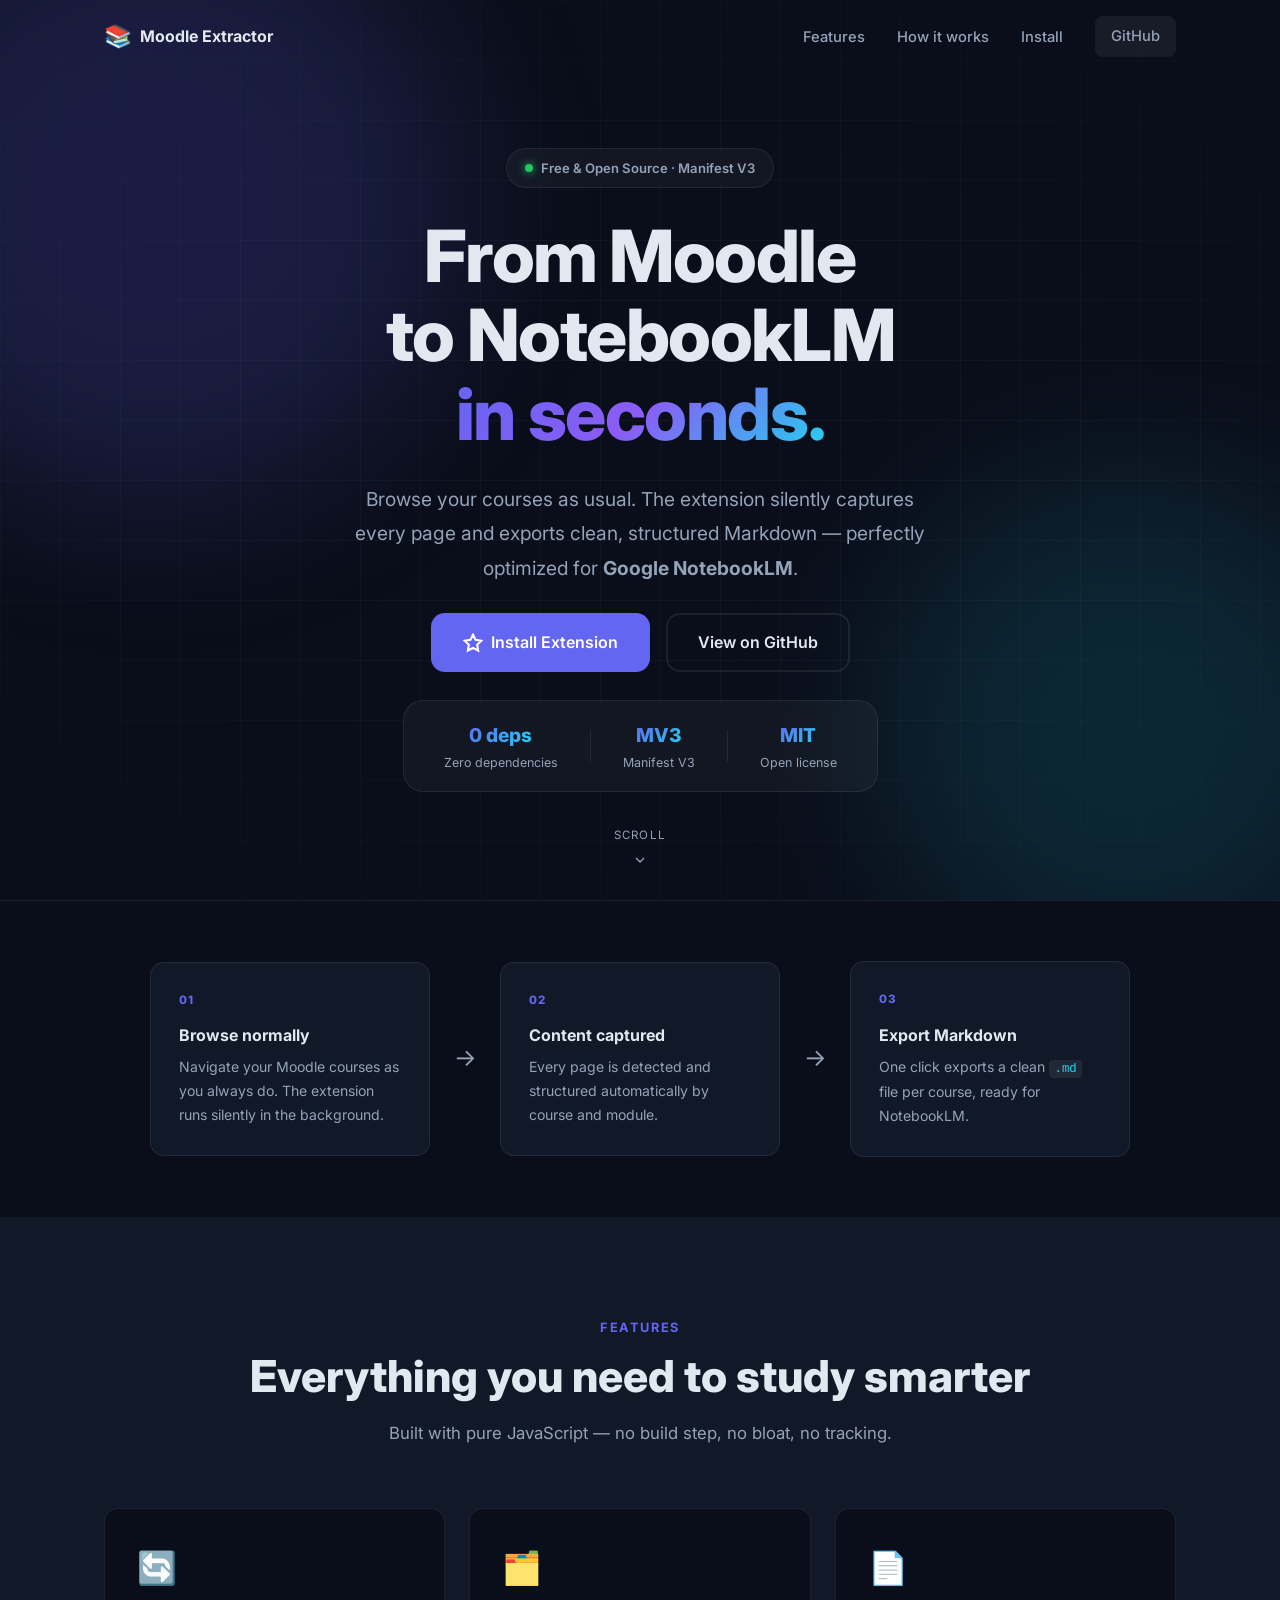
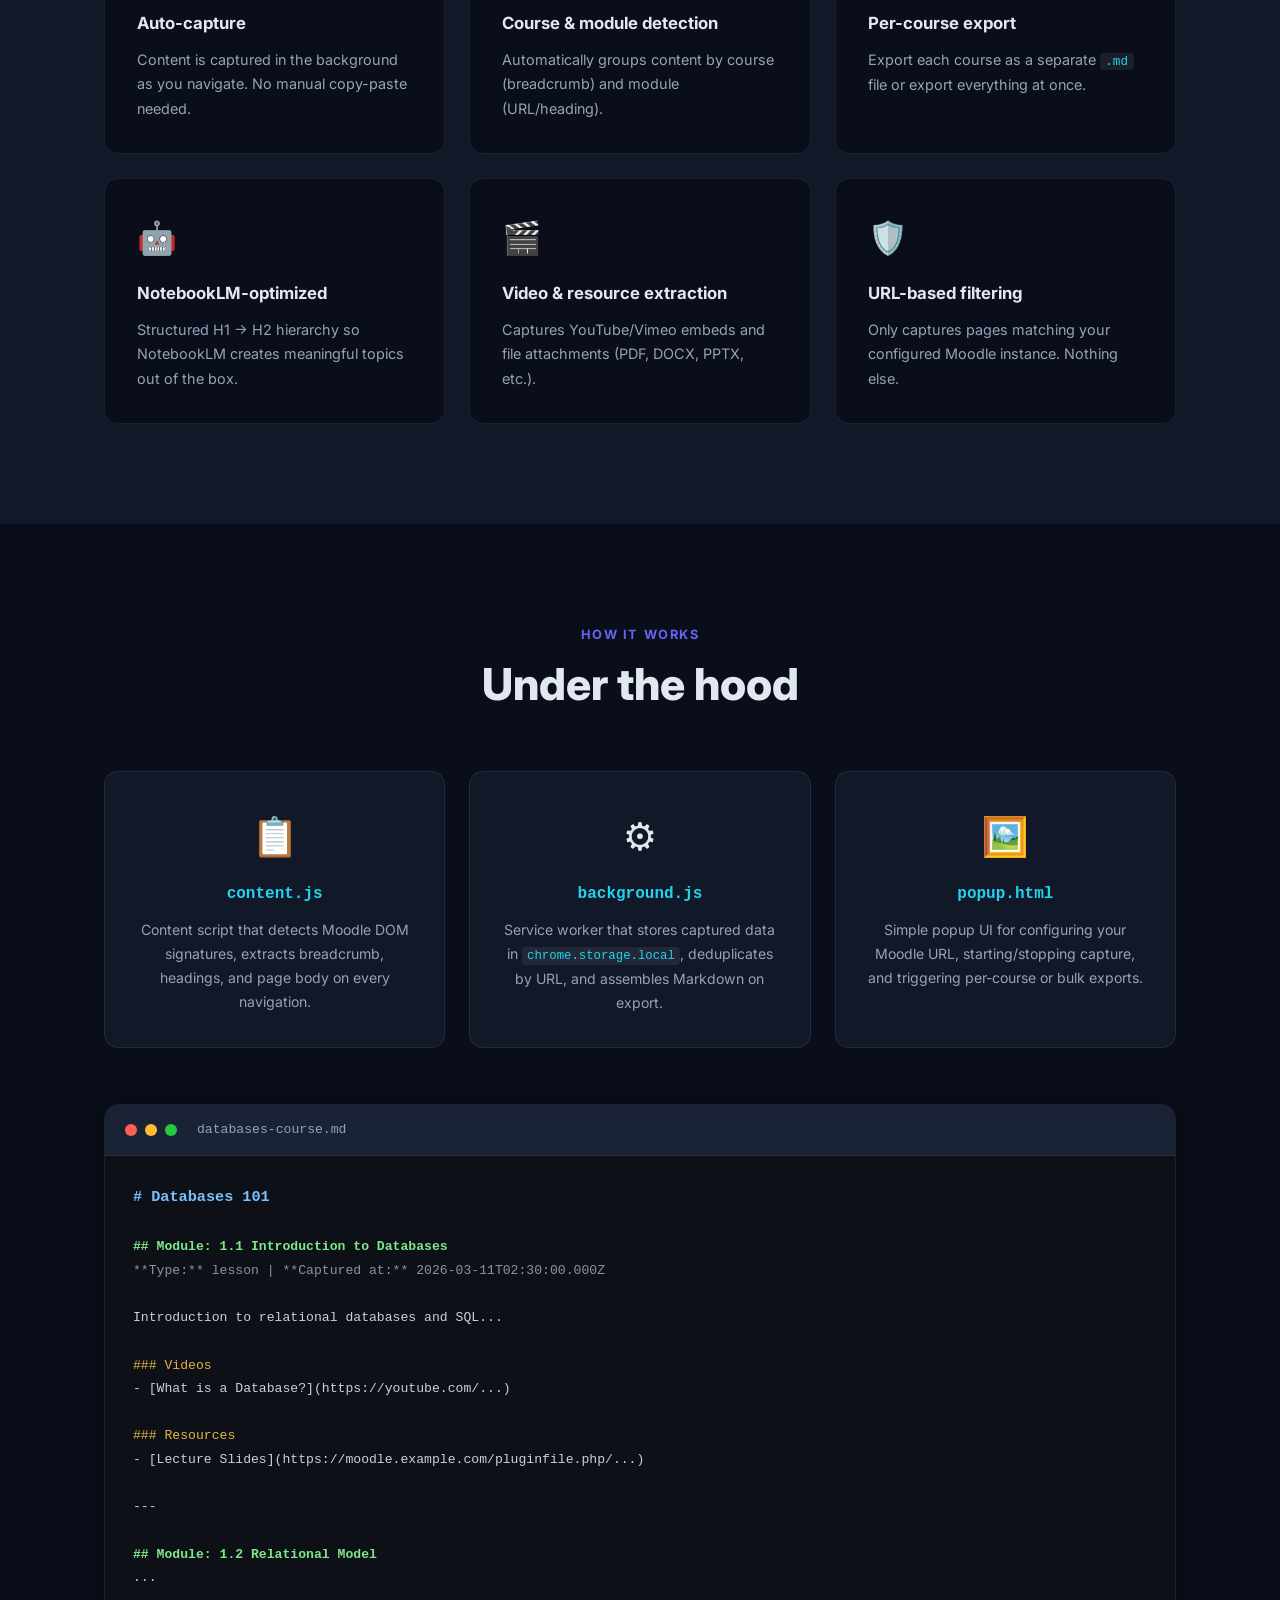
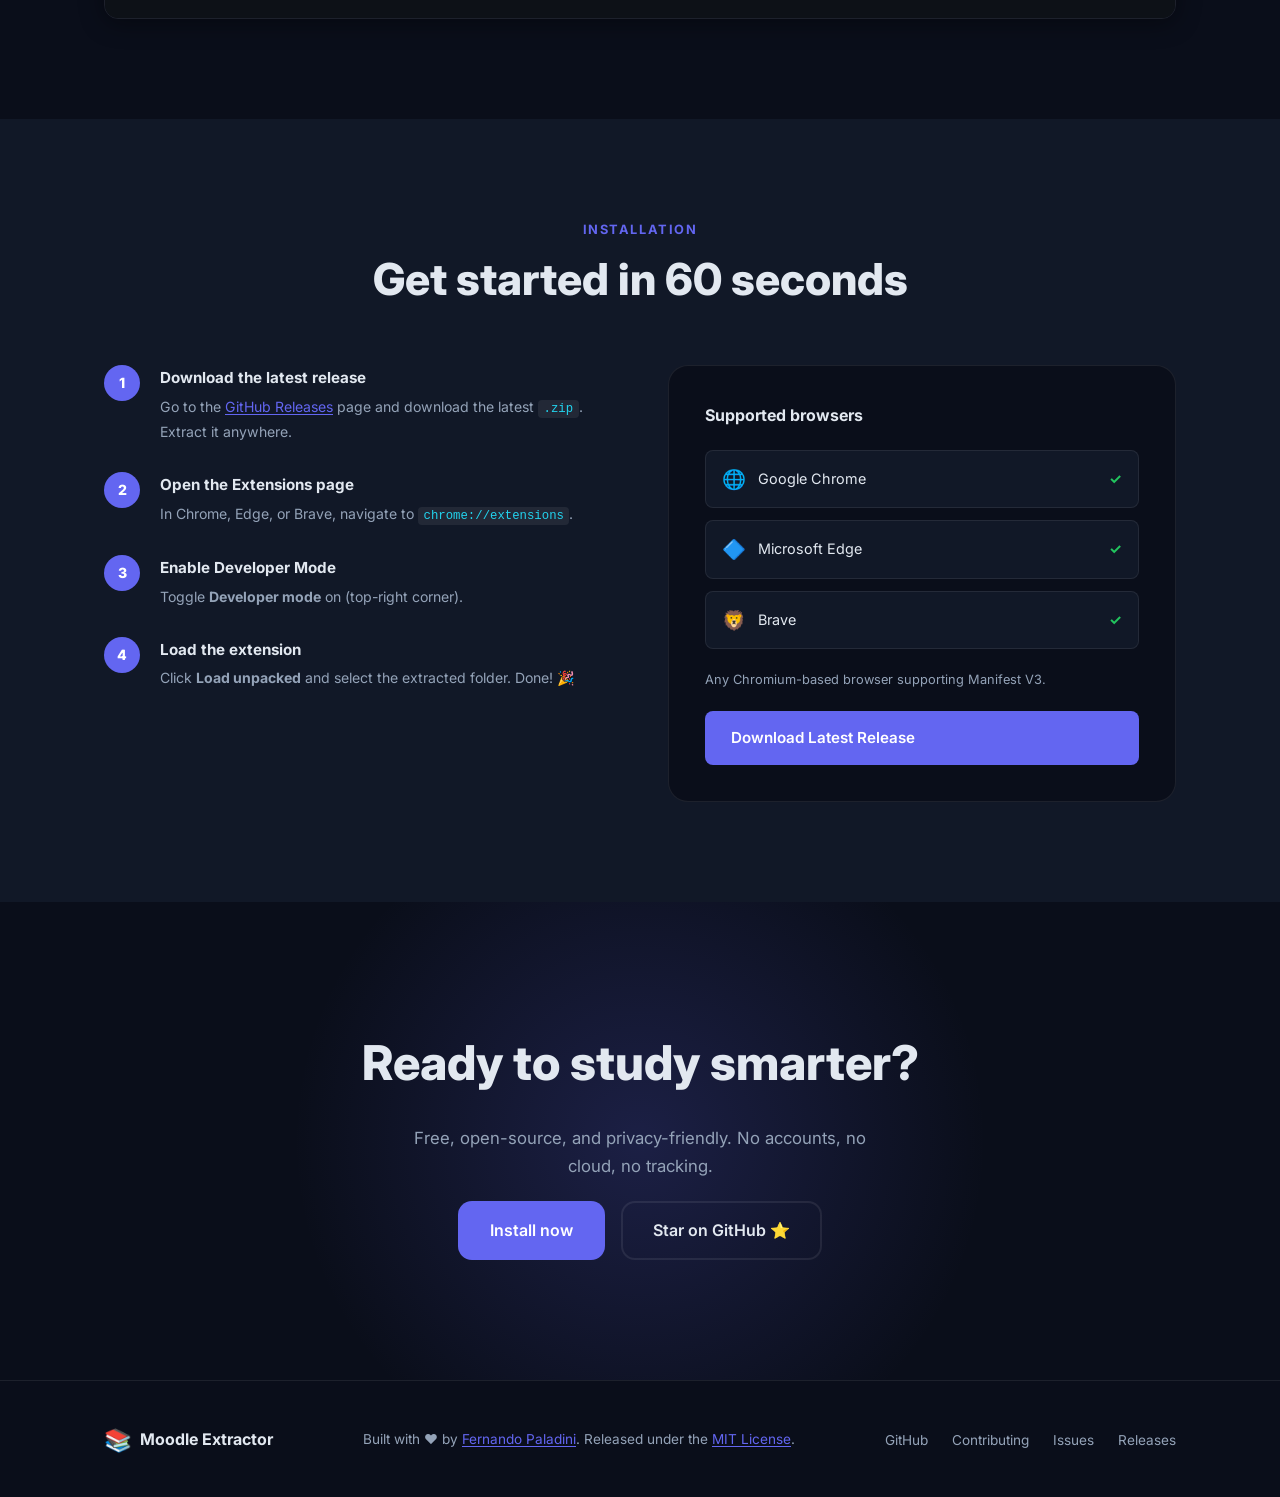
==== docs/index.html @ 95cf809a "Add static landing page (docs/) and automated release pipeline Co-authored-by: paladini <3361224+pal" ====
<!DOCTYPE html>
<html lang="en">
<head>
  <meta charset="UTF-8" />
  <meta name="viewport" content="width=device-width, initial-scale=1.0" />
  <title>Moodle Extractor for NotebookLM</title>
  <meta name="description" content="Browse Moodle. Export Markdown. Study smarter with Google NotebookLM. A free, open-source Chrome extension." />
  <meta property="og:title" content="Moodle Extractor for NotebookLM" />
  <meta property="og:description" content="Browse Moodle. Export Markdown. Study smarter with Google NotebookLM." />
  <meta property="og:type" content="website" />
  <link rel="preconnect" href="https://fonts.googleapis.com" />
  <link rel="preconnect" href="https://fonts.gstatic.com" crossorigin />
  <link href="https://fonts.googleapis.com/css2?family=Inter:wght@300;400;500;600;700;800&display=swap" rel="stylesheet" />
  <link rel="stylesheet" href="style.css" />
</head>
<body>

  <!-- ─── NAV ──────────────────────────────────────────────── -->
  <nav class="nav" id="navbar">
    <div class="nav__inner container">
      <a href="#" class="nav__logo">
        <span class="logo-icon">📚</span>
        <span>Moodle Extractor</span>
      </a>
      <ul class="nav__links">
        <li><a href="#features">Features</a></li>
        <li><a href="#how-it-works">How it works</a></li>
        <li><a href="#install">Install</a></li>
        <li>
          <a href="https://github.com/paladini/extract-moodle-content-to-notebook-lm-extension"
             class="btn btn--ghost btn--sm" target="_blank" rel="noopener">
            GitHub
          </a>
        </li>
      </ul>
      <button class="nav__burger" id="burger" aria-label="Toggle menu">
        <span></span><span></span><span></span>
      </button>
    </div>
  </nav>

  <!-- ─── HERO ─────────────────────────────────────────────── -->
  <header class="hero">
    <div class="hero__bg-grid"></div>
    <div class="hero__orb hero__orb--1"></div>
    <div class="hero__orb hero__orb--2"></div>
    <div class="container hero__inner">
      <div class="hero__badge">
        <span class="badge-dot"></span>
        Free &amp; Open Source · Manifest V3
      </div>
      <h1 class="hero__title">
        From&nbsp;Moodle to&nbsp;NotebookLM<br />
        <span class="gradient-text">in&nbsp;seconds.</span>
      </h1>
      <p class="hero__subtitle">
        Browse your courses as usual. The extension silently captures every page
        and exports clean, structured Markdown — perfectly optimized for
        <strong>Google NotebookLM</strong>.
      </p>
      <div class="hero__cta">
        <a href="#install" class="btn btn--primary btn--lg">
          <svg width="20" height="20" viewBox="0 0 24 24" fill="none" stroke="currentColor" stroke-width="2.5"><path d="M12 2l3.09 6.26L22 9.27l-5 4.87 1.18 6.88L12 17.77l-6.18 3.25L7 14.14 2 9.27l6.91-1.01L12 2z"/></svg>
          Install Extension
        </a>
        <a href="https://github.com/paladini/extract-moodle-content-to-notebook-lm-extension"
           class="btn btn--outline btn--lg" target="_blank" rel="noopener">
          View on GitHub
        </a>
      </div>
      <div class="hero__stats">
        <div class="stat">
          <span class="stat__value">0 deps</span>
          <span class="stat__label">Zero dependencies</span>
        </div>
        <div class="stat__sep"></div>
        <div class="stat">
          <span class="stat__value">MV3</span>
          <span class="stat__label">Manifest V3</span>
        </div>
        <div class="stat__sep"></div>
        <div class="stat">
          <span class="stat__value">MIT</span>
          <span class="stat__label">Open license</span>
        </div>
      </div>
    </div>
    <div class="hero__scroll-hint">
      <span>scroll</span>
      <svg width="16" height="16" viewBox="0 0 24 24" fill="none" stroke="currentColor" stroke-width="2"><polyline points="6 9 12 15 18 9"/></svg>
    </div>
  </header>

  <!-- ─── WORKFLOW ──────────────────────────────────────────── -->
  <section class="workflow section">
    <div class="container">
      <div class="workflow__steps">
        <div class="workflow__step">
          <div class="step__number">01</div>
          <div class="step__content">
            <h3>Browse normally</h3>
            <p>Navigate your Moodle courses as you always do. The extension runs silently in the background.</p>
          </div>
        </div>
        <div class="workflow__arrow">→</div>
        <div class="workflow__step">
          <div class="step__number">02</div>
          <div class="step__content">
            <h3>Content captured</h3>
            <p>Every page is detected and structured automatically by course and module.</p>
          </div>
        </div>
        <div class="workflow__arrow">→</div>
        <div class="workflow__step">
          <div class="step__number">03</div>
          <div class="step__content">
            <h3>Export Markdown</h3>
            <p>One click exports a clean <code>.md</code> file per course, ready for NotebookLM.</p>
          </div>
        </div>
      </div>
    </div>
  </section>

  <!-- ─── FEATURES ─────────────────────────────────────────── -->
  <section class="features section" id="features">
    <div class="container">
      <div class="section-header">
        <p class="section-tag">Features</p>
        <h2 class="section-title">Everything you need to study smarter</h2>
        <p class="section-subtitle">
          Built with pure JavaScript — no build step, no bloat, no tracking.
        </p>
      </div>
      <div class="features__grid">

        <div class="feature-card">
          <div class="feature-card__icon">🔄</div>
          <h3>Auto-capture</h3>
          <p>Content is captured in the background as you navigate. No manual copy-paste needed.</p>
        </div>

        <div class="feature-card">
          <div class="feature-card__icon">🗂️</div>
          <h3>Course &amp; module detection</h3>
          <p>Automatically groups content by course (breadcrumb) and module (URL/heading).</p>
        </div>

        <div class="feature-card">
          <div class="feature-card__icon">📄</div>
          <h3>Per-course export</h3>
          <p>Export each course as a separate <code>.md</code> file or export everything at once.</p>
        </div>

        <div class="feature-card">
          <div class="feature-card__icon">🤖</div>
          <h3>NotebookLM-optimized</h3>
          <p>Structured H1 → H2 hierarchy so NotebookLM creates meaningful topics out of the box.</p>
        </div>

        <div class="feature-card">
          <div class="feature-card__icon">🎬</div>
          <h3>Video &amp; resource extraction</h3>
          <p>Captures YouTube/Vimeo embeds and file attachments (PDF, DOCX, PPTX, etc.).</p>
        </div>

        <div class="feature-card">
          <div class="feature-card__icon">🛡️</div>
          <h3>URL-based filtering</h3>
          <p>Only captures pages matching your configured Moodle instance. Nothing else.</p>
        </div>

      </div>
    </div>
  </section>

  <!-- ─── HOW IT WORKS ─────────────────────────────────────── -->
  <section class="how-it-works section" id="how-it-works">
    <div class="container">
      <div class="section-header">
        <p class="section-tag">How it works</p>
        <h2 class="section-title">Under the hood</h2>
      </div>
      <div class="arch__grid">
        <div class="arch__card">
          <div class="arch__icon">📋</div>
          <h4>content.js</h4>
          <p>Content script that detects Moodle DOM signatures, extracts breadcrumb, headings, and page body on every navigation.</p>
        </div>
        <div class="arch__card">
          <div class="arch__icon">⚙️</div>
          <h4>background.js</h4>
          <p>Service worker that stores captured data in <code>chrome.storage.local</code>, deduplicates by URL, and assembles Markdown on export.</p>
        </div>
        <div class="arch__card">
          <div class="arch__icon">🖼️</div>
          <h4>popup.html</h4>
          <p>Simple popup UI for configuring your Moodle URL, starting/stopping capture, and triggering per-course or bulk exports.</p>
        </div>
      </div>
      <div class="export-preview">
        <div class="export-preview__header">
          <span class="dot dot--red"></span>
          <span class="dot dot--yellow"></span>
          <span class="dot dot--green"></span>
          <span class="export-preview__filename">databases-course.md</span>
        </div>
        <pre class="export-preview__code"><span class="token-h1"># Databases 101</span>

<span class="token-h2">## Module: 1.1 Introduction to Databases</span>
<span class="token-meta">**Type:** lesson | **Captured at:** 2026-03-11T02:30:00.000Z</span>

Introduction to relational databases and SQL...

<span class="token-h3">### Videos</span>
- [What is a Database?](https://youtube.com/...)

<span class="token-h3">### Resources</span>
- [Lecture Slides](https://moodle.example.com/pluginfile.php/...)

---

<span class="token-h2">## Module: 1.2 Relational Model</span>
...</pre>
      </div>
    </div>
  </section>

  <!-- ─── INSTALL ───────────────────────────────────────────── -->
  <section class="install section" id="install">
    <div class="container">
      <div class="section-header">
        <p class="section-tag">Installation</p>
        <h2 class="section-title">Get started in 60 seconds</h2>
      </div>
      <div class="install__grid">
        <div class="install__steps">
          <div class="install__step">
            <div class="install__step-num">1</div>
            <div>
              <h4>Download the latest release</h4>
              <p>Go to the <a href="https://github.com/paladini/extract-moodle-content-to-notebook-lm-extension/releases" target="_blank" rel="noopener">GitHub Releases</a> page and download the latest <code>.zip</code>. Extract it anywhere.</p>
            </div>
          </div>
          <div class="install__step">
            <div class="install__step-num">2</div>
            <div>
              <h4>Open the Extensions page</h4>
              <p>In Chrome, Edge, or Brave, navigate to <code>chrome://extensions</code>.</p>
            </div>
          </div>
          <div class="install__step">
            <div class="install__step-num">3</div>
            <div>
              <h4>Enable Developer Mode</h4>
              <p>Toggle <strong>Developer mode</strong> on (top-right corner).</p>
            </div>
          </div>
          <div class="install__step">
            <div class="install__step-num">4</div>
            <div>
              <h4>Load the extension</h4>
              <p>Click <strong>Load unpacked</strong> and select the extracted folder. Done! 🎉</p>
            </div>
          </div>
        </div>
        <div class="install__browser-support">
          <h4>Supported browsers</h4>
          <div class="browser-list">
            <div class="browser-item">
              <span class="browser-icon">🌐</span>
              <span>Google Chrome</span>
              <span class="browser-badge">✓</span>
            </div>
            <div class="browser-item">
              <span class="browser-icon">🔷</span>
              <span>Microsoft Edge</span>
              <span class="browser-badge">✓</span>
            </div>
            <div class="browser-item">
              <span class="browser-icon">🦁</span>
              <span>Brave</span>
              <span class="browser-badge">✓</span>
            </div>
          </div>
          <p class="browser-note">Any Chromium-based browser supporting Manifest V3.</p>
          <a href="https://github.com/paladini/extract-moodle-content-to-notebook-lm-extension/releases"
             class="btn btn--primary" target="_blank" rel="noopener">
            Download Latest Release
          </a>
        </div>
      </div>
    </div>
  </section>

  <!-- ─── CTA ──────────────────────────────────────────────── -->
  <section class="cta-section section">
    <div class="cta-section__orb"></div>
    <div class="container cta-section__inner">
      <h2>Ready to study smarter?</h2>
      <p>Free, open-source, and privacy-friendly. No accounts, no cloud, no tracking.</p>
      <div class="cta-section__btns">
        <a href="#install" class="btn btn--primary btn--lg">Install now</a>
        <a href="https://github.com/paladini/extract-moodle-content-to-notebook-lm-extension"
           class="btn btn--outline btn--lg" target="_blank" rel="noopener">Star on GitHub ⭐</a>
      </div>
    </div>
  </section>

  <!-- ─── FOOTER ───────────────────────────────────────────── -->
  <footer class="footer">
    <div class="container footer__inner">
      <div class="footer__brand">
        <span class="logo-icon">📚</span>
        <span>Moodle Extractor</span>
      </div>
      <p class="footer__copy">
        Built with ❤️ by
        <a href="https://github.com/paladini" target="_blank" rel="noopener">Fernando Paladini</a>.
        Released under the <a href="https://github.com/paladini/extract-moodle-content-to-notebook-lm-extension/blob/main/LICENSE" target="_blank" rel="noopener">MIT License</a>.
      </p>
      <ul class="footer__links">
        <li><a href="https://github.com/paladini/extract-moodle-content-to-notebook-lm-extension" target="_blank" rel="noopener">GitHub</a></li>
        <li><a href="https://github.com/paladini/extract-moodle-content-to-notebook-lm-extension/blob/main/CONTRIBUTING.md" target="_blank" rel="noopener">Contributing</a></li>
        <li><a href="https://github.com/paladini/extract-moodle-content-to-notebook-lm-extension/issues" target="_blank" rel="noopener">Issues</a></li>
        <li><a href="https://github.com/paladini/extract-moodle-content-to-notebook-lm-extension/releases" target="_blank" rel="noopener">Releases</a></li>
      </ul>
    </div>
  </footer>

  <script src="script.js"></script>
</body>
</html>
---- docs/style.css ----
/* ================================================================
   Moodle Extractor – Landing Page Styles
   ================================================================ */

/* ─── Reset & Base ─────────────────────────────────────────── */
*, *::before, *::after { box-sizing: border-box; margin: 0; padding: 0; }

:root {
  --color-bg:          #0a0e1a;
  --color-surface:     #111827;
  --color-surface-2:   #1a2235;
  --color-border:      rgba(255,255,255,.08);
  --color-text:        #e2e8f0;
  --color-muted:       #94a3b8;
  --color-primary:     #6366f1;
  --color-primary-h:   #4f46e5;
  --color-accent:      #22d3ee;
  --color-gradient-a:  #6366f1;
  --color-gradient-b:  #8b5cf6;
  --color-gradient-c:  #22d3ee;

  --radius-sm: 8px;
  --radius-md: 14px;
  --radius-lg: 20px;

  --shadow-glow: 0 0 40px rgba(99,102,241,.35);
  --shadow-card: 0 4px 24px rgba(0,0,0,.4);

  --transition: .2s ease;

  --font: 'Inter', system-ui, -apple-system, sans-serif;
}

html { scroll-behavior: smooth; }

body {
  font-family: var(--font);
  background: var(--color-bg);
  color: var(--color-text);
  line-height: 1.7;
  -webkit-font-smoothing: antialiased;
}

a { color: inherit; text-decoration: none; }

code {
  font-family: 'JetBrains Mono', 'Fira Code', monospace;
  background: rgba(255,255,255,.07);
  padding: .15em .45em;
  border-radius: 4px;
  font-size: .875em;
  color: var(--color-accent);
}

/* ─── Utilities ─────────────────────────────────────────────── */
.container {
  width: 100%;
  max-width: 1120px;
  margin: 0 auto;
  padding: 0 24px;
}

.section { padding: 100px 0; }

.gradient-text {
  background: linear-gradient(135deg, var(--color-gradient-a), var(--color-gradient-b), var(--color-gradient-c));
  -webkit-background-clip: text;
  -webkit-text-fill-color: transparent;
  background-clip: text;
}

/* ─── Buttons ────────────────────────────────────────────────── */
.btn {
  display: inline-flex;
  align-items: center;
  gap: 8px;
  padding: 12px 24px;
  border-radius: var(--radius-sm);
  font-size: .95rem;
  font-weight: 600;
  font-family: var(--font);
  cursor: pointer;
  border: 2px solid transparent;
  transition: transform var(--transition), box-shadow var(--transition), background var(--transition), border-color var(--transition);
  white-space: nowrap;
}
.btn:hover { transform: translateY(-2px); }
.btn--primary {
  background: var(--color-primary);
  color: #fff;
}
.btn--primary:hover {
  background: var(--color-primary-h);
  box-shadow: 0 8px 24px rgba(99,102,241,.45);
}
.btn--outline {
  background: transparent;
  border-color: var(--color-border);
  color: var(--color-text);
}
.btn--outline:hover {
  border-color: var(--color-primary);
  color: var(--color-primary);
}
.btn--ghost {
  background: rgba(255,255,255,.06);
  color: var(--color-text);
  border: none;
}
.btn--ghost:hover { background: rgba(255,255,255,.12); }
.btn--lg  { padding: 14px 30px; font-size: 1rem; border-radius: var(--radius-md); }
.btn--sm  { padding: 8px 16px; font-size: .85rem; }

/* ─── Section header ─────────────────────────────────────────── */
.section-header {
  text-align: center;
  margin-bottom: 60px;
}
.section-tag {
  font-size: .8rem;
  font-weight: 700;
  letter-spacing: .12em;
  text-transform: uppercase;
  color: var(--color-primary);
  margin-bottom: 12px;
}
.section-title {
  font-size: clamp(1.75rem, 3.5vw, 2.75rem);
  font-weight: 800;
  line-height: 1.2;
  margin-bottom: 16px;
}
.section-subtitle {
  font-size: 1.05rem;
  color: var(--color-muted);
  max-width: 540px;
  margin: 0 auto;
}

/* ─── Navbar ─────────────────────────────────────────────────── */
.nav {
  position: fixed;
  top: 0; left: 0; right: 0;
  z-index: 100;
  padding: 16px 0;
  transition: background var(--transition), backdrop-filter var(--transition), border-color var(--transition);
}
.nav.scrolled {
  background: rgba(10,14,26,.85);
  backdrop-filter: blur(14px);
  border-bottom: 1px solid var(--color-border);
}
.nav__inner {
  display: flex;
  align-items: center;
  justify-content: space-between;
}
.nav__logo {
  display: flex;
  align-items: center;
  gap: 8px;
  font-weight: 700;
  font-size: 1rem;
  color: var(--color-text);
}
.logo-icon { font-size: 1.4rem; }
.nav__links {
  display: flex;
  align-items: center;
  gap: 32px;
  list-style: none;
}
.nav__links a {
  font-size: .92rem;
  font-weight: 500;
  color: var(--color-muted);
  transition: color var(--transition);
}
.nav__links a:hover { color: var(--color-text); }
.nav__burger {
  display: none;
  flex-direction: column;
  gap: 5px;
  background: none;
  border: none;
  cursor: pointer;
  padding: 4px;
}
.nav__burger span {
  display: block;
  width: 22px;
  height: 2px;
  background: var(--color-text);
  border-radius: 2px;
  transition: transform var(--transition), opacity var(--transition);
}

/* ─── Hero ───────────────────────────────────────────────────── */
.hero {
  position: relative;
  min-height: 100vh;
  display: flex;
  align-items: center;
  overflow: hidden;
  padding-top: 80px;
}

.hero__bg-grid {
  position: absolute;
  inset: 0;
  background-image:
    linear-gradient(rgba(255,255,255,.03) 1px, transparent 1px),
    linear-gradient(90deg, rgba(255,255,255,.03) 1px, transparent 1px);
  background-size: 60px 60px;
  mask-image: radial-gradient(ellipse 80% 70% at 50% 50%, black 40%, transparent 100%);
}

.hero__orb {
  position: absolute;
  border-radius: 50%;
  filter: blur(80px);
  pointer-events: none;
}
.hero__orb--1 {
  width: 600px; height: 600px;
  background: rgba(99,102,241,.18);
  top: -100px; left: -150px;
}
.hero__orb--2 {
  width: 500px; height: 500px;
  background: rgba(34,211,238,.12);
  bottom: -80px; right: -100px;
}

.hero__inner {
  position: relative;
  z-index: 1;
  text-align: center;
  display: flex;
  flex-direction: column;
  align-items: center;
  gap: 28px;
  padding-top: 60px;
  padding-bottom: 100px;
}

.hero__badge {
  display: inline-flex;
  align-items: center;
  gap: 8px;
  padding: 8px 18px;
  border: 1px solid var(--color-border);
  border-radius: 999px;
  font-size: .82rem;
  font-weight: 600;
  color: var(--color-muted);
  background: rgba(255,255,255,.04);
  backdrop-filter: blur(8px);
}
.badge-dot {
  width: 8px; height: 8px;
  border-radius: 50%;
  background: #22c55e;
  box-shadow: 0 0 8px #22c55e;
  animation: pulse 2s infinite;
}
@keyframes pulse {
  0%, 100% { opacity: 1; }
  50%       { opacity: .5; }
}

.hero__title {
  font-size: clamp(2.5rem, 6vw, 4.5rem);
  font-weight: 800;
  line-height: 1.1;
  letter-spacing: -.02em;
  max-width: 860px;
}

.hero__subtitle {
  font-size: clamp(1rem, 1.8vw, 1.2rem);
  color: var(--color-muted);
  max-width: 580px;
  line-height: 1.8;
}

.hero__cta {
  display: flex;
  gap: 16px;
  flex-wrap: wrap;
  justify-content: center;
}

.hero__stats {
  display: flex;
  align-items: center;
  gap: 32px;
  padding: 18px 40px;
  background: rgba(255,255,255,.04);
  border: 1px solid var(--color-border);
  border-radius: var(--radius-lg);
  backdrop-filter: blur(8px);
  flex-wrap: wrap;
  justify-content: center;
}
.stat {
  display: flex;
  flex-direction: column;
  align-items: center;
}
.stat__value {
  font-size: 1.2rem;
  font-weight: 800;
  background: linear-gradient(135deg, var(--color-gradient-a), var(--color-gradient-c));
  -webkit-background-clip: text;
  -webkit-text-fill-color: transparent;
  background-clip: text;
}
.stat__label { font-size: .78rem; color: var(--color-muted); }
.stat__sep {
  width: 1px; height: 32px;
  background: var(--color-border);
}

.hero__scroll-hint {
  position: absolute;
  bottom: 32px;
  left: 50%;
  transform: translateX(-50%);
  display: flex;
  flex-direction: column;
  align-items: center;
  gap: 6px;
  font-size: .72rem;
  letter-spacing: .1em;
  text-transform: uppercase;
  color: var(--color-muted);
  animation: float 3s ease-in-out infinite;
}
@keyframes float {
  0%, 100% { transform: translateX(-50%) translateY(0); }
  50%       { transform: translateX(-50%) translateY(6px); }
}

/* ─── Workflow ───────────────────────────────────────────────── */
.workflow { padding: 60px 0; border-top: 1px solid var(--color-border); }
.workflow__steps {
  display: flex;
  align-items: center;
  justify-content: center;
  gap: 24px;
  flex-wrap: wrap;
}
.workflow__step {
  flex: 1;
  min-width: 220px;
  max-width: 280px;
  display: flex;
  flex-direction: column;
  gap: 12px;
  padding: 28px;
  background: var(--color-surface);
  border: 1px solid var(--color-border);
  border-radius: var(--radius-md);
  transition: border-color var(--transition), transform var(--transition);
}
.workflow__step:hover {
  border-color: var(--color-primary);
  transform: translateY(-4px);
}
.step__number {
  font-size: .72rem;
  font-weight: 800;
  letter-spacing: .12em;
  color: var(--color-primary);
}
.step__content h3 { font-size: 1rem; font-weight: 700; margin-bottom: 6px; }
.step__content p  { font-size: .88rem; color: var(--color-muted); }
.workflow__arrow {
  font-size: 1.5rem;
  color: var(--color-muted);
  flex-shrink: 0;
}

/* ─── Features ───────────────────────────────────────────────── */
.features { background: var(--color-surface); }
.features__grid {
  display: grid;
  grid-template-columns: repeat(auto-fit, minmax(300px, 1fr));
  gap: 24px;
}
.feature-card {
  padding: 32px;
  background: var(--color-bg);
  border: 1px solid var(--color-border);
  border-radius: var(--radius-md);
  transition: border-color var(--transition), transform var(--transition), box-shadow var(--transition);
}
.feature-card:hover {
  border-color: var(--color-primary);
  transform: translateY(-4px);
  box-shadow: var(--shadow-card);
}
.feature-card__icon { font-size: 2rem; margin-bottom: 14px; }
.feature-card h3 { font-size: 1.05rem; font-weight: 700; margin-bottom: 10px; }
.feature-card p  { font-size: .9rem; color: var(--color-muted); line-height: 1.7; }

/* ─── How it works ───────────────────────────────────────────── */
.arch__grid {
  display: grid;
  grid-template-columns: repeat(auto-fit, minmax(280px, 1fr));
  gap: 24px;
  margin-bottom: 56px;
}
.arch__card {
  padding: 32px;
  background: var(--color-surface);
  border: 1px solid var(--color-border);
  border-radius: var(--radius-md);
  text-align: center;
}
.arch__icon { font-size: 2.4rem; margin-bottom: 12px; }
.arch__card h4 { font-size: 1rem; font-weight: 700; margin-bottom: 10px; font-family: monospace; color: var(--color-accent); }
.arch__card p  { font-size: .88rem; color: var(--color-muted); }

/* Export preview */
.export-preview {
  border: 1px solid var(--color-border);
  border-radius: var(--radius-md);
  overflow: hidden;
  box-shadow: var(--shadow-card);
}
.export-preview__header {
  display: flex;
  align-items: center;
  gap: 8px;
  padding: 14px 20px;
  background: var(--color-surface-2);
  border-bottom: 1px solid var(--color-border);
}
.dot {
  width: 12px; height: 12px;
  border-radius: 50%;
}
.dot--red    { background: #ff5f57; }
.dot--yellow { background: #febc2e; }
.dot--green  { background: #28c840; }
.export-preview__filename {
  margin-left: 12px;
  font-size: .82rem;
  color: var(--color-muted);
  font-family: monospace;
}
.export-preview__code {
  padding: 28px;
  background: #0d1117;
  font-family: 'JetBrains Mono', 'Fira Code', 'Courier New', monospace;
  font-size: .82rem;
  line-height: 1.8;
  overflow-x: auto;
  white-space: pre;
  color: #c9d1d9;
}
.token-h1   { color: #79c0ff; font-weight: 700; font-size: .95rem; }
.token-h2   { color: #7ee787; font-weight: 600; }
.token-h3   { color: #e3b341; }
.token-meta { color: #8b949e; }

/* ─── Install ────────────────────────────────────────────────── */
.install { background: var(--color-surface); }
.install__grid {
  display: grid;
  grid-template-columns: 1fr 1fr;
  gap: 56px;
  align-items: start;
}
.install__steps { display: flex; flex-direction: column; gap: 28px; }
.install__step {
  display: flex;
  gap: 20px;
  align-items: flex-start;
}
.install__step-num {
  flex-shrink: 0;
  width: 36px; height: 36px;
  display: flex;
  align-items: center;
  justify-content: center;
  background: var(--color-primary);
  border-radius: 50%;
  font-weight: 800;
  font-size: .88rem;
  color: #fff;
}
.install__step h4 { font-size: .95rem; font-weight: 700; margin-bottom: 4px; }
.install__step p  { font-size: .88rem; color: var(--color-muted); }
.install__step a  { color: var(--color-primary); text-decoration: underline; text-underline-offset: 2px; }

.install__browser-support {
  padding: 36px;
  background: var(--color-bg);
  border: 1px solid var(--color-border);
  border-radius: var(--radius-lg);
  display: flex;
  flex-direction: column;
  gap: 20px;
}
.install__browser-support h4 { font-size: 1rem; font-weight: 700; }
.browser-list { display: flex; flex-direction: column; gap: 12px; }
.browser-item {
  display: flex;
  align-items: center;
  gap: 12px;
  padding: 12px 16px;
  background: var(--color-surface);
  border: 1px solid var(--color-border);
  border-radius: var(--radius-sm);
  font-size: .9rem;
}
.browser-icon { font-size: 1.2rem; }
.browser-badge {
  margin-left: auto;
  color: #22c55e;
  font-weight: 700;
}
.browser-note { font-size: .8rem; color: var(--color-muted); }

/* ─── CTA section ────────────────────────────────────────────── */
.cta-section {
  position: relative;
  overflow: hidden;
  text-align: center;
  padding: 120px 0;
}
.cta-section__orb {
  position: absolute;
  width: 700px; height: 700px;
  border-radius: 50%;
  background: radial-gradient(circle, rgba(99,102,241,.2) 0%, transparent 70%);
  left: 50%; top: 50%;
  transform: translate(-50%, -50%);
  pointer-events: none;
}
.cta-section__inner {
  position: relative;
  z-index: 1;
  display: flex;
  flex-direction: column;
  align-items: center;
  gap: 20px;
}
.cta-section h2 {
  font-size: clamp(2rem, 4vw, 3rem);
  font-weight: 800;
}
.cta-section p { color: var(--color-muted); font-size: 1.05rem; max-width: 480px; }
.cta-section__btns { display: flex; gap: 16px; flex-wrap: wrap; justify-content: center; }

/* ─── Footer ─────────────────────────────────────────────────── */
.footer {
  border-top: 1px solid var(--color-border);
  padding: 40px 0;
}
.footer__inner {
  display: flex;
  align-items: center;
  justify-content: space-between;
  flex-wrap: wrap;
  gap: 20px;
}
.footer__brand {
  display: flex;
  align-items: center;
  gap: 8px;
  font-weight: 700;
}
.footer__copy { font-size: .85rem; color: var(--color-muted); }
.footer__copy a { color: var(--color-primary); text-decoration: underline; text-underline-offset: 2px; }
.footer__links {
  display: flex;
  gap: 24px;
  list-style: none;
}
.footer__links a {
  font-size: .85rem;
  color: var(--color-muted);
  transition: color var(--transition);
}
.footer__links a:hover { color: var(--color-text); }

/* ─── Scroll animations ──────────────────────────────────────── */
.fade-in {
  opacity: 0;
  transform: translateY(24px);
  transition: opacity .55s ease, transform .55s ease;
}
.fade-in.visible {
  opacity: 1;
  transform: translateY(0);
}

/* ─── Responsive ─────────────────────────────────────────────── */
@media (max-width: 768px) {
  .nav__links { display: none; }
  .nav__links.open {
    display: flex;
    flex-direction: column;
    position: fixed;
    top: 0; left: 0; right: 0; bottom: 0;
    background: var(--color-bg);
    align-items: center;
    justify-content: center;
    gap: 40px;
    z-index: 99;
    font-size: 1.3rem;
  }
  .nav__burger { display: flex; z-index: 101; }
  .nav__burger.open span:nth-child(1) { transform: translateY(7px) rotate(45deg); }
  .nav__burger.open span:nth-child(2) { opacity: 0; }
  .nav__burger.open span:nth-child(3) { transform: translateY(-7px) rotate(-45deg); }

  .workflow__arrow { display: none; }
  .workflow__step  { max-width: 100%; }

  .install__grid { grid-template-columns: 1fr; }

  .footer__inner { flex-direction: column; text-align: center; }
  .footer__links { justify-content: center; }

  .hero__stats { gap: 20px; padding: 16px 24px; }
  .stat__sep   { display: none; }
}

@media (max-width: 480px) {
  .section { padding: 64px 0; }
  .hero__cta { flex-direction: column; align-items: center; }
  .btn--lg   { width: 100%; justify-content: center; }
}
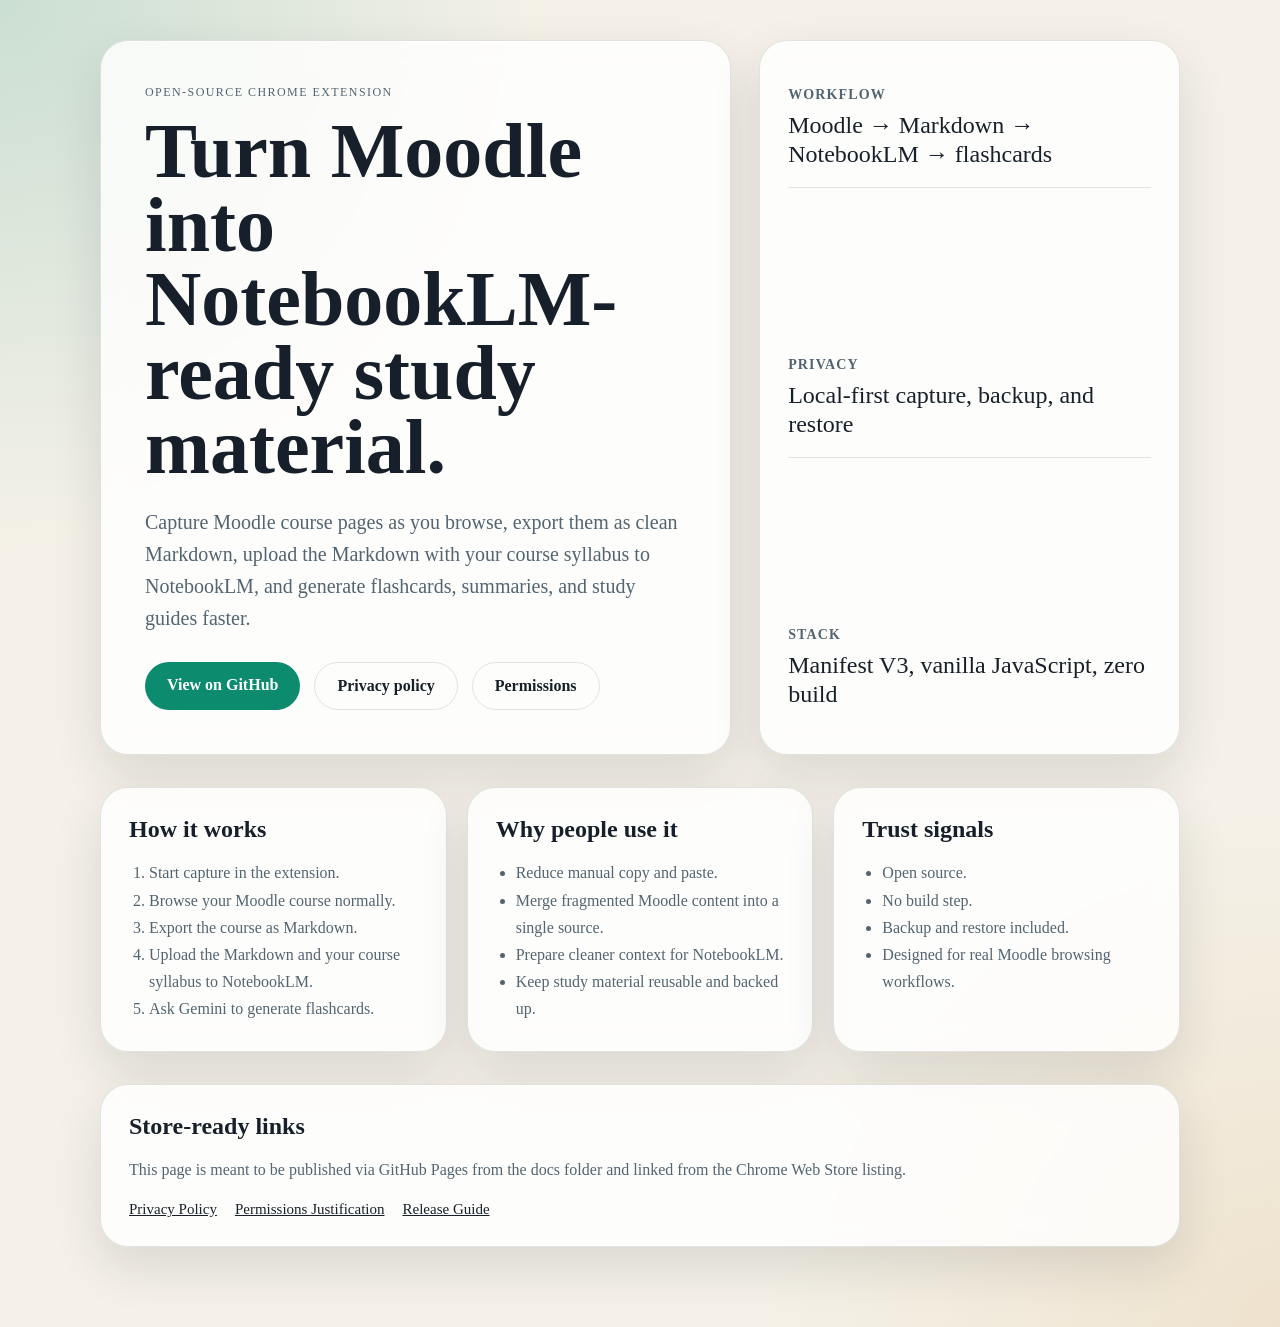
==== commit ad89db44: "docs: add GitHub Pages site and store compliance pages" ====
--- a/docs/index.html
+++ b/docs/index.html
@@ -1,333 +1,282 @@
 <!DOCTYPE html>
 <html lang="en">
-<head>
-  <meta charset="UTF-8" />
-  <meta name="viewport" content="width=device-width, initial-scale=1.0" />
-  <title>Moodle Extractor for NotebookLM</title>
-  <meta name="description" content="Browse Moodle. Export Markdown. Study smarter with Google NotebookLM. A free, open-source Chrome extension." />
-  <meta property="og:title" content="Moodle Extractor for NotebookLM" />
-  <meta property="og:description" content="Browse Moodle. Export Markdown. Study smarter with Google NotebookLM." />
-  <meta property="og:type" content="website" />
-  <link rel="preconnect" href="https://fonts.googleapis.com" />
-  <link rel="preconnect" href="https://fonts.gstatic.com" crossorigin />
-  <link href="https://fonts.googleapis.com/css2?family=Inter:wght@300;400;500;600;700;800&display=swap" rel="stylesheet" />
-  <link rel="stylesheet" href="style.css" />
-</head>
-<body>
-
-  <!-- ─── NAV ──────────────────────────────────────────────── -->
-  <nav class="nav" id="navbar">
-    <div class="nav__inner container">
-      <a href="#" class="nav__logo">
-        <span class="logo-icon">📚</span>
-        <span>Moodle Extractor</span>
-      </a>
-      <ul class="nav__links">
-        <li><a href="#features">Features</a></li>
-        <li><a href="#how-it-works">How it works</a></li>
-        <li><a href="#install">Install</a></li>
-        <li>
-          <a href="https://github.com/paladini/extract-moodle-content-to-notebook-lm-extension"
-             class="btn btn--ghost btn--sm" target="_blank" rel="noopener">
-            GitHub
-          </a>
-        </li>
-      </ul>
-      <button class="nav__burger" id="burger" aria-label="Toggle menu">
-        <span></span><span></span><span></span>
-      </button>
+  <head>
+    <meta charset="UTF-8" />
+    <meta name="viewport" content="width=device-width, initial-scale=1.0" />
+    <title>Moodle Content Extractor for NotebookLM</title>
+    <meta
+      name="description"
+      content="Capture Moodle course pages as Markdown for NotebookLM, flashcards, summaries, and study workflows."
+    />
+    <style>
+      :root {
+        --bg: #f5f1e8;
+        --panel: rgba(255, 255, 255, 0.82);
+        --text: #17202a;
+        --muted: #536471;
+        --accent: #0d8b6f;
+        --accent-dark: #0a6b56;
+        --line: rgba(23, 32, 42, 0.12);
+        --shadow: 0 20px 50px rgba(23, 32, 42, 0.12);
+      }
+
+      * {
+        box-sizing: border-box;
+      }
+
+      body {
+        margin: 0;
+        font-family: Georgia, "Times New Roman", serif;
+        color: var(--text);
+        background:
+          radial-gradient(circle at top left, rgba(13, 139, 111, 0.18), transparent 30%),
+          radial-gradient(circle at bottom right, rgba(198, 138, 45, 0.14), transparent 28%),
+          var(--bg);
+      }
+
+      a {
+        color: inherit;
+      }
+
+      .wrap {
+        max-width: 1120px;
+        margin: 0 auto;
+        padding: 40px 20px 80px;
+      }
+
+      .hero {
+        display: grid;
+        grid-template-columns: 1.2fr 0.8fr;
+        gap: 28px;
+        align-items: stretch;
+      }
+
+      .card {
+        background: var(--panel);
+        backdrop-filter: blur(12px);
+        border: 1px solid var(--line);
+        border-radius: 28px;
+        box-shadow: var(--shadow);
+      }
+
+      .hero-main {
+        padding: 44px;
+      }
+
+      .eyebrow {
+        letter-spacing: 0.12em;
+        text-transform: uppercase;
+        font-size: 12px;
+        color: var(--muted);
+      }
+
+      h1,
+      h2,
+      h3 {
+        margin: 0;
+      }
+
+      h1 {
+        margin-top: 14px;
+        font-size: clamp(42px, 7vw, 78px);
+        line-height: 0.95;
+      }
+
+      .lead {
+        margin-top: 22px;
+        font-size: 20px;
+        line-height: 1.6;
+        color: var(--muted);
+        max-width: 44rem;
+      }
+
+      .actions {
+        display: flex;
+        gap: 14px;
+        flex-wrap: wrap;
+        margin-top: 28px;
+      }
+
+      .btn {
+        display: inline-block;
+        padding: 14px 22px;
+        border-radius: 999px;
+        text-decoration: none;
+        font-weight: 700;
+        transition: transform 0.18s ease, background 0.18s ease;
+      }
+
+      .btn:hover {
+        transform: translateY(-1px);
+      }
+
+      .btn-primary {
+        background: var(--accent);
+        color: white;
+      }
+
+      .btn-primary:hover {
+        background: var(--accent-dark);
+      }
+
+      .btn-secondary {
+        color: var(--text);
+        border: 1px solid var(--line);
+      }
+
+      .hero-side {
+        padding: 28px;
+        display: flex;
+        flex-direction: column;
+        justify-content: space-between;
+      }
+
+      .stat {
+        padding: 18px 0;
+        border-bottom: 1px solid var(--line);
+      }
+
+      .stat:last-child {
+        border-bottom: 0;
+      }
+
+      .stat strong {
+        display: block;
+        font-size: 14px;
+        text-transform: uppercase;
+        letter-spacing: 0.08em;
+        color: var(--muted);
+        margin-bottom: 8px;
+      }
+
+      .stat span {
+        font-size: 24px;
+        line-height: 1.2;
+      }
+
+      .grid {
+        display: grid;
+        grid-template-columns: repeat(3, 1fr);
+        gap: 20px;
+        margin-top: 24px;
+      }
+
+      .section {
+        margin-top: 32px;
+      }
+
+      .section-card {
+        padding: 28px;
+      }
+
+      ol,
+      ul {
+        margin: 16px 0 0;
+        padding-left: 20px;
+        color: var(--muted);
+        line-height: 1.7;
+      }
+
+      p {
+        color: var(--muted);
+        line-height: 1.7;
+      }
+
+      .footer-links {
+        display: flex;
+        gap: 18px;
+        flex-wrap: wrap;
+        margin-top: 18px;
+        font-size: 15px;
+      }
+
+      @media (max-width: 900px) {
+        .hero,
+        .grid {
+          grid-template-columns: 1fr;
+        }
+
+        .hero-main {
+          padding: 30px;
+        }
+      }
+    </style>
+  </head>
+  <body>
+    <div class="wrap">
+      <section class="hero">
+        <div class="card hero-main">
+          <div class="eyebrow">Open-source Chrome extension</div>
+          <h1>Turn Moodle into NotebookLM-ready study material.</h1>
+          <p class="lead">
+            Capture Moodle course pages as you browse, export them as clean Markdown,
+            upload the Markdown with your course syllabus to NotebookLM, and generate
+            flashcards, summaries, and study guides faster.
+          </p>
+          <div class="actions">
+            <a class="btn btn-primary" href="https://github.com/paladini/extract-moodle-content-to-notebook-lm-extension">View on GitHub</a>
+            <a class="btn btn-secondary" href="privacy.html">Privacy policy</a>
+            <a class="btn btn-secondary" href="permissions.html">Permissions</a>
+          </div>
+        </div>
+        <aside class="card hero-side">
+          <div class="stat">
+            <strong>Workflow</strong>
+            <span>Moodle → Markdown → NotebookLM → flashcards</span>
+          </div>
+          <div class="stat">
+            <strong>Privacy</strong>
+            <span>Local-first capture, backup, and restore</span>
+          </div>
+          <div class="stat">
+            <strong>Stack</strong>
+            <span>Manifest V3, vanilla JavaScript, zero build</span>
+          </div>
+        </aside>
+      </section>
+
+      <section class="grid section">
+        <article class="card section-card">
+          <h2>How it works</h2>
+          <ol>
+            <li>Start capture in the extension.</li>
+            <li>Browse your Moodle course normally.</li>
+            <li>Export the course as Markdown.</li>
+            <li>Upload the Markdown and your course syllabus to NotebookLM.</li>
+            <li>Ask Gemini to generate flashcards.</li>
+          </ol>
+        </article>
+        <article class="card section-card">
+          <h2>Why people use it</h2>
+          <ul>
+            <li>Reduce manual copy and paste.</li>
+            <li>Merge fragmented Moodle content into a single source.</li>
+            <li>Prepare cleaner context for NotebookLM.</li>
+            <li>Keep study material reusable and backed up.</li>
+          </ul>
+        </article>
+        <article class="card section-card">
+          <h2>Trust signals</h2>
+          <ul>
+            <li>Open source.</li>
+            <li>No build step.</li>
+            <li>Backup and restore included.</li>
+            <li>Designed for real Moodle browsing workflows.</li>
+          </ul>
+        </article>
+      </section>
+
+      <section class="section card section-card">
+        <h2>Store-ready links</h2>
+        <p>
+          This page is meant to be published via GitHub Pages from the docs folder and linked from the Chrome Web Store listing.
+        </p>
+        <div class="footer-links">
+          <a href="privacy.html">Privacy Policy</a>
+          <a href="permissions.html">Permissions Justification</a>
+          <a href="chrome-web-store-release.md">Release Guide</a>
+        </div>
+      </section>
     </div>
-  </nav>
-
-  <!-- ─── HERO ─────────────────────────────────────────────── -->
-  <header class="hero">
-    <div class="hero__bg-grid"></div>
-    <div class="hero__orb hero__orb--1"></div>
-    <div class="hero__orb hero__orb--2"></div>
-    <div class="container hero__inner">
-      <div class="hero__badge">
-        <span class="badge-dot"></span>
-        Free &amp; Open Source · Manifest V3
-      </div>
-      <h1 class="hero__title">
-        From&nbsp;Moodle to&nbsp;NotebookLM<br />
-        <span class="gradient-text">in&nbsp;seconds.</span>
-      </h1>
-      <p class="hero__subtitle">
-        Browse your courses as usual. The extension silently captures every page
-        and exports clean, structured Markdown — perfectly optimized for
-        <strong>Google NotebookLM</strong>.
-      </p>
-      <div class="hero__cta">
-        <a href="#install" class="btn btn--primary btn--lg">
-          <svg width="20" height="20" viewBox="0 0 24 24" fill="none" stroke="currentColor" stroke-width="2.5"><path d="M12 2l3.09 6.26L22 9.27l-5 4.87 1.18 6.88L12 17.77l-6.18 3.25L7 14.14 2 9.27l6.91-1.01L12 2z"/></svg>
-          Install Extension
-        </a>
-        <a href="https://github.com/paladini/extract-moodle-content-to-notebook-lm-extension"
-           class="btn btn--outline btn--lg" target="_blank" rel="noopener">
-          View on GitHub
-        </a>
-      </div>
-      <div class="hero__stats">
-        <div class="stat">
-          <span class="stat__value">0 deps</span>
-          <span class="stat__label">Zero dependencies</span>
-        </div>
-        <div class="stat__sep"></div>
-        <div class="stat">
-          <span class="stat__value">MV3</span>
-          <span class="stat__label">Manifest V3</span>
-        </div>
-        <div class="stat__sep"></div>
-        <div class="stat">
-          <span class="stat__value">MIT</span>
-          <span class="stat__label">Open license</span>
-        </div>
-      </div>
-    </div>
-    <div class="hero__scroll-hint">
-      <span>scroll</span>
-      <svg width="16" height="16" viewBox="0 0 24 24" fill="none" stroke="currentColor" stroke-width="2"><polyline points="6 9 12 15 18 9"/></svg>
-    </div>
-  </header>
-
-  <!-- ─── WORKFLOW ──────────────────────────────────────────── -->
-  <section class="workflow section">
-    <div class="container">
-      <div class="workflow__steps">
-        <div class="workflow__step">
-          <div class="step__number">01</div>
-          <div class="step__content">
-            <h3>Browse normally</h3>
-            <p>Navigate your Moodle courses as you always do. The extension runs silently in the background.</p>
-          </div>
-        </div>
-        <div class="workflow__arrow">→</div>
-        <div class="workflow__step">
-          <div class="step__number">02</div>
-          <div class="step__content">
-            <h3>Content captured</h3>
-            <p>Every page is detected and structured automatically by course and module.</p>
-          </div>
-        </div>
-        <div class="workflow__arrow">→</div>
-        <div class="workflow__step">
-          <div class="step__number">03</div>
-          <div class="step__content">
-            <h3>Export Markdown</h3>
-            <p>One click exports a clean <code>.md</code> file per course, ready for NotebookLM.</p>
-          </div>
-        </div>
-      </div>
-    </div>
-  </section>
-
-  <!-- ─── FEATURES ─────────────────────────────────────────── -->
-  <section class="features section" id="features">
-    <div class="container">
-      <div class="section-header">
-        <p class="section-tag">Features</p>
-        <h2 class="section-title">Everything you need to study smarter</h2>
-        <p class="section-subtitle">
-          Built with pure JavaScript — no build step, no bloat, no tracking.
-        </p>
-      </div>
-      <div class="features__grid">
-
-        <div class="feature-card">
-          <div class="feature-card__icon">🔄</div>
-          <h3>Auto-capture</h3>
-          <p>Content is captured in the background as you navigate. No manual copy-paste needed.</p>
-        </div>
-
-        <div class="feature-card">
-          <div class="feature-card__icon">🗂️</div>
-          <h3>Course &amp; module detection</h3>
-          <p>Automatically groups content by course (breadcrumb) and module (URL/heading).</p>
-        </div>
-
-        <div class="feature-card">
-          <div class="feature-card__icon">📄</div>
-          <h3>Per-course export</h3>
-          <p>Export each course as a separate <code>.md</code> file or export everything at once.</p>
-        </div>
-
-        <div class="feature-card">
-          <div class="feature-card__icon">🤖</div>
-          <h3>NotebookLM-optimized</h3>
-          <p>Structured H1 → H2 hierarchy so NotebookLM creates meaningful topics out of the box.</p>
-        </div>
-
-        <div class="feature-card">
-          <div class="feature-card__icon">🎬</div>
-          <h3>Video &amp; resource extraction</h3>
-          <p>Captures YouTube/Vimeo embeds and file attachments (PDF, DOCX, PPTX, etc.).</p>
-        </div>
-
-        <div class="feature-card">
-          <div class="feature-card__icon">🛡️</div>
-          <h3>URL-based filtering</h3>
-          <p>Only captures pages matching your configured Moodle instance. Nothing else.</p>
-        </div>
-
-      </div>
-    </div>
-  </section>
-
-  <!-- ─── HOW IT WORKS ─────────────────────────────────────── -->
-  <section class="how-it-works section" id="how-it-works">
-    <div class="container">
-      <div class="section-header">
-        <p class="section-tag">How it works</p>
-        <h2 class="section-title">Under the hood</h2>
-      </div>
-      <div class="arch__grid">
-        <div class="arch__card">
-          <div class="arch__icon">📋</div>
-          <h4>content.js</h4>
-          <p>Content script that detects Moodle DOM signatures, extracts breadcrumb, headings, and page body on every navigation.</p>
-        </div>
-        <div class="arch__card">
-          <div class="arch__icon">⚙️</div>
-          <h4>background.js</h4>
-          <p>Service worker that stores captured data in <code>chrome.storage.local</code>, deduplicates by URL, and assembles Markdown on export.</p>
-        </div>
-        <div class="arch__card">
-          <div class="arch__icon">🖼️</div>
-          <h4>popup.html</h4>
-          <p>Simple popup UI for configuring your Moodle URL, starting/stopping capture, and triggering per-course or bulk exports.</p>
-        </div>
-      </div>
-      <div class="export-preview">
-        <div class="export-preview__header">
-          <span class="dot dot--red"></span>
-          <span class="dot dot--yellow"></span>
-          <span class="dot dot--green"></span>
-          <span class="export-preview__filename">databases-course.md</span>
-        </div>
-        <pre class="export-preview__code"><span class="token-h1"># Databases 101</span>
-
-<span class="token-h2">## Module: 1.1 Introduction to Databases</span>
-<span class="token-meta">**Type:** lesson | **Captured at:** 2026-03-11T02:30:00.000Z</span>
-
-Introduction to relational databases and SQL...
-
-<span class="token-h3">### Videos</span>
-- [What is a Database?](https://youtube.com/...)
-
-<span class="token-h3">### Resources</span>
-- [Lecture Slides](https://moodle.example.com/pluginfile.php/...)
-
----
-
-<span class="token-h2">## Module: 1.2 Relational Model</span>
-...</pre>
-      </div>
-    </div>
-  </section>
-
-  <!-- ─── INSTALL ───────────────────────────────────────────── -->
-  <section class="install section" id="install">
-    <div class="container">
-      <div class="section-header">
-        <p class="section-tag">Installation</p>
-        <h2 class="section-title">Get started in 60 seconds</h2>
-      </div>
-      <div class="install__grid">
-        <div class="install__steps">
-          <div class="install__step">
-            <div class="install__step-num">1</div>
-            <div>
-              <h4>Download the latest release</h4>
-              <p>Go to the <a href="https://github.com/paladini/extract-moodle-content-to-notebook-lm-extension/releases" target="_blank" rel="noopener">GitHub Releases</a> page and download the latest <code>.zip</code>. Extract it anywhere.</p>
-            </div>
-          </div>
-          <div class="install__step">
-            <div class="install__step-num">2</div>
-            <div>
-              <h4>Open the Extensions page</h4>
-              <p>In Chrome, Edge, or Brave, navigate to <code>chrome://extensions</code>.</p>
-            </div>
-          </div>
-          <div class="install__step">
-            <div class="install__step-num">3</div>
-            <div>
-              <h4>Enable Developer Mode</h4>
-              <p>Toggle <strong>Developer mode</strong> on (top-right corner).</p>
-            </div>
-          </div>
-          <div class="install__step">
-            <div class="install__step-num">4</div>
-            <div>
-              <h4>Load the extension</h4>
-              <p>Click <strong>Load unpacked</strong> and select the extracted folder. Done! 🎉</p>
-            </div>
-          </div>
-        </div>
-        <div class="install__browser-support">
-          <h4>Supported browsers</h4>
-          <div class="browser-list">
-            <div class="browser-item">
-              <span class="browser-icon">🌐</span>
-              <span>Google Chrome</span>
-              <span class="browser-badge">✓</span>
-            </div>
-            <div class="browser-item">
-              <span class="browser-icon">🔷</span>
-              <span>Microsoft Edge</span>
-              <span class="browser-badge">✓</span>
-            </div>
-            <div class="browser-item">
-              <span class="browser-icon">🦁</span>
-              <span>Brave</span>
-              <span class="browser-badge">✓</span>
-            </div>
-          </div>
-          <p class="browser-note">Any Chromium-based browser supporting Manifest V3.</p>
-          <a href="https://github.com/paladini/extract-moodle-content-to-notebook-lm-extension/releases"
-             class="btn btn--primary" target="_blank" rel="noopener">
-            Download Latest Release
-          </a>
-        </div>
-      </div>
-    </div>
-  </section>
-
-  <!-- ─── CTA ──────────────────────────────────────────────── -->
-  <section class="cta-section section">
-    <div class="cta-section__orb"></div>
-    <div class="container cta-section__inner">
-      <h2>Ready to study smarter?</h2>
-      <p>Free, open-source, and privacy-friendly. No accounts, no cloud, no tracking.</p>
-      <div class="cta-section__btns">
-        <a href="#install" class="btn btn--primary btn--lg">Install now</a>
-        <a href="https://github.com/paladini/extract-moodle-content-to-notebook-lm-extension"
-           class="btn btn--outline btn--lg" target="_blank" rel="noopener">Star on GitHub ⭐</a>
-      </div>
-    </div>
-  </section>
-
-  <!-- ─── FOOTER ───────────────────────────────────────────── -->
-  <footer class="footer">
-    <div class="container footer__inner">
-      <div class="footer__brand">
-        <span class="logo-icon">📚</span>
-        <span>Moodle Extractor</span>
-      </div>
-      <p class="footer__copy">
-        Built with ❤️ by
-        <a href="https://github.com/paladini" target="_blank" rel="noopener">Fernando Paladini</a>.
-        Released under the <a href="https://github.com/paladini/extract-moodle-content-to-notebook-lm-extension/blob/main/LICENSE" target="_blank" rel="noopener">MIT License</a>.
-      </p>
-      <ul class="footer__links">
-        <li><a href="https://github.com/paladini/extract-moodle-content-to-notebook-lm-extension" target="_blank" rel="noopener">GitHub</a></li>
-        <li><a href="https://github.com/paladini/extract-moodle-content-to-notebook-lm-extension/blob/main/CONTRIBUTING.md" target="_blank" rel="noopener">Contributing</a></li>
-        <li><a href="https://github.com/paladini/extract-moodle-content-to-notebook-lm-extension/issues" target="_blank" rel="noopener">Issues</a></li>
-        <li><a href="https://github.com/paladini/extract-moodle-content-to-notebook-lm-extension/releases" target="_blank" rel="noopener">Releases</a></li>
-      </ul>
-    </div>
-  </footer>
-
-  <script src="script.js"></script>
-</body>
-</html>
+  </body>
+</html>
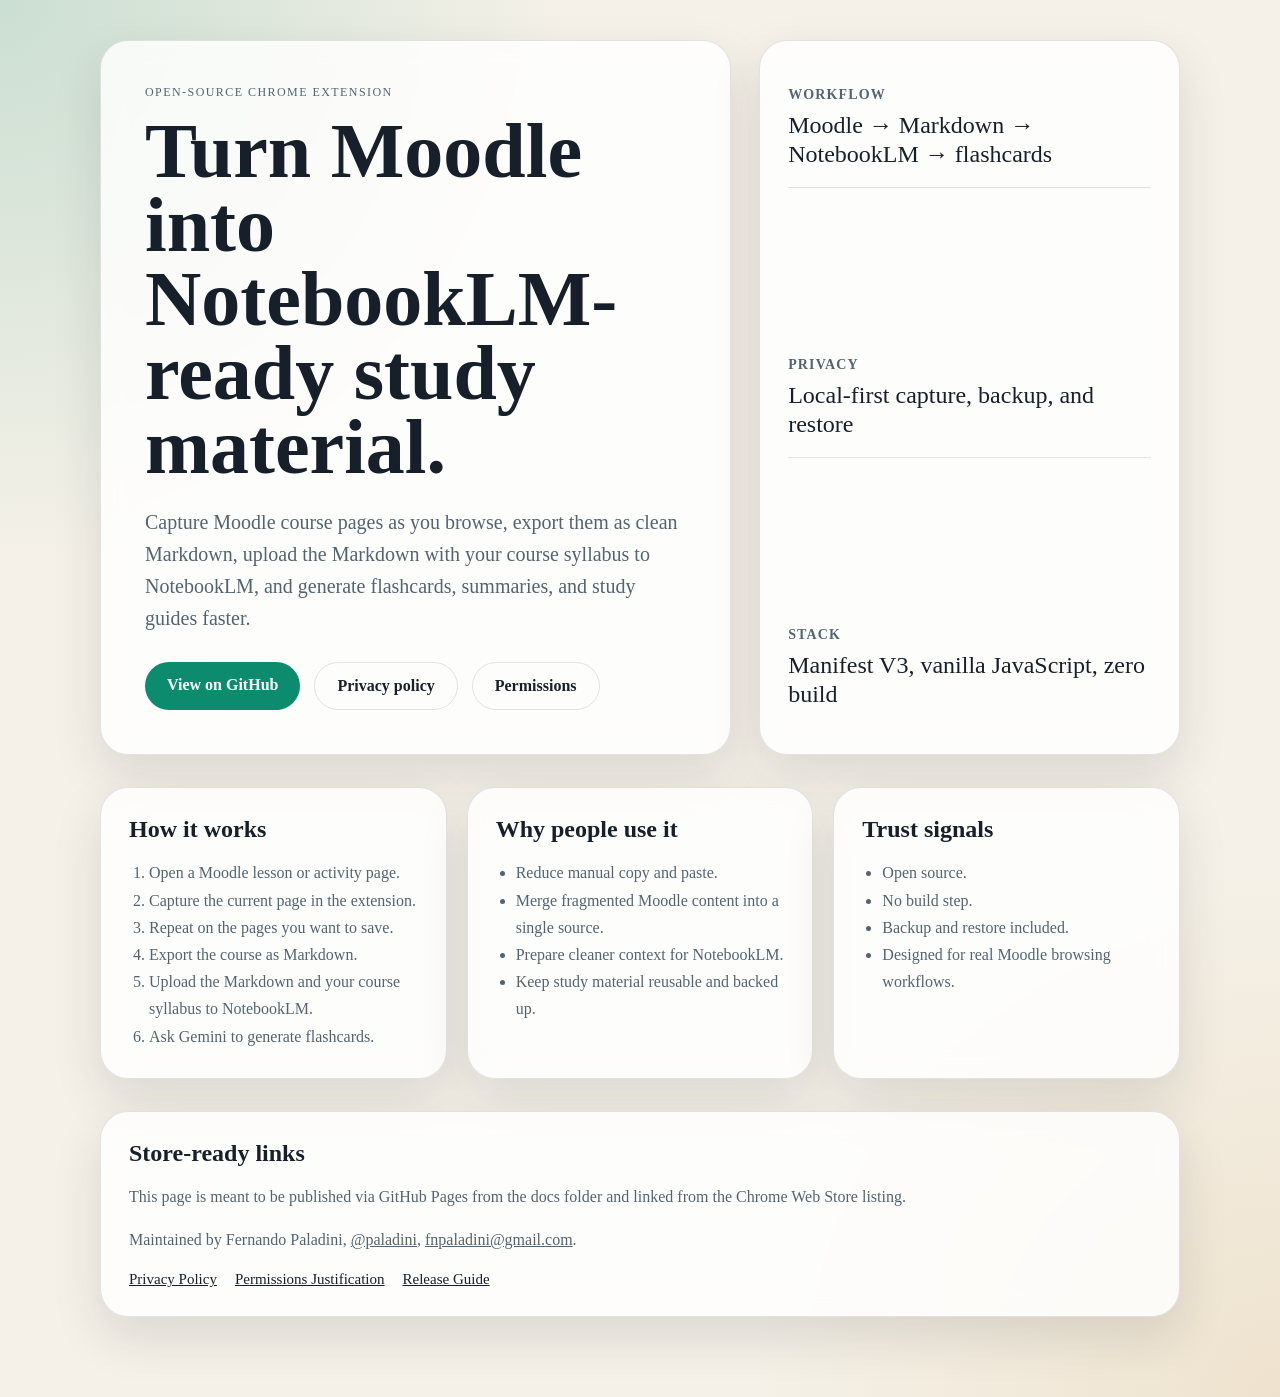
==== commit 27d15e87: "refactor: switch to user-triggered current-page capture flow" ====
--- a/docs/index.html
+++ b/docs/index.html
@@ -239,8 +239,9 @@
         <article class="card section-card">
           <h2>How it works</h2>
           <ol>
-            <li>Start capture in the extension.</li>
-            <li>Browse your Moodle course normally.</li>
+            <li>Open a Moodle lesson or activity page.</li>
+            <li>Capture the current page in the extension.</li>
+            <li>Repeat on the pages you want to save.</li>
             <li>Export the course as Markdown.</li>
             <li>Upload the Markdown and your course syllabus to NotebookLM.</li>
             <li>Ask Gemini to generate flashcards.</li>
@@ -271,6 +272,11 @@
         <p>
           This page is meant to be published via GitHub Pages from the docs folder and linked from the Chrome Web Store listing.
         </p>
+        <p>
+          Maintained by Fernando Paladini,
+          <a href="https://github.com/paladini">@paladini</a>,
+          <a href="mailto:fnpaladini@gmail.com">fnpaladini@gmail.com</a>.
+        </p>
         <div class="footer-links">
           <a href="privacy.html">Privacy Policy</a>
           <a href="permissions.html">Permissions Justification</a>
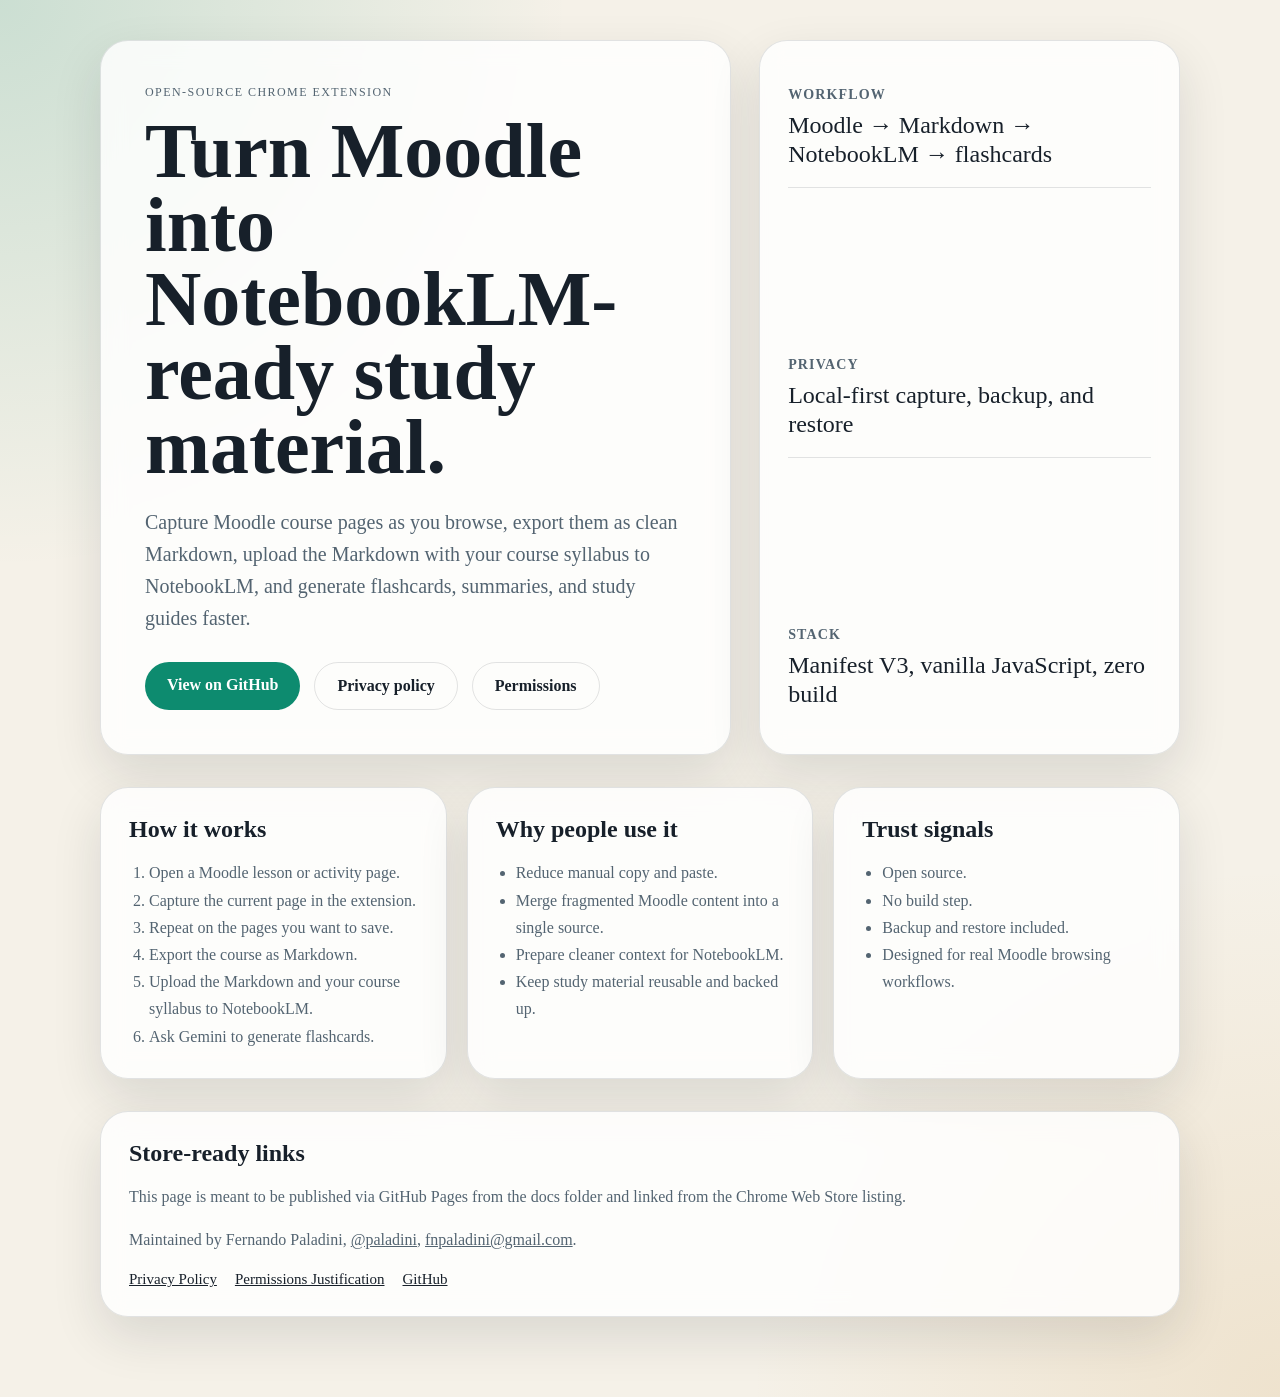
==== commit 9ffd2096: "chore: remove private docs and sample Moodle files from repo" ====
--- a/docs/index.html
+++ b/docs/index.html
@@ -280,7 +280,7 @@
         <div class="footer-links">
           <a href="privacy.html">Privacy Policy</a>
           <a href="permissions.html">Permissions Justification</a>
-          <a href="chrome-web-store-release.md">Release Guide</a>
+          <a href="https://github.com/paladini/extract-moodle-content-to-notebook-lm-extension">GitHub</a>
         </div>
       </section>
     </div>
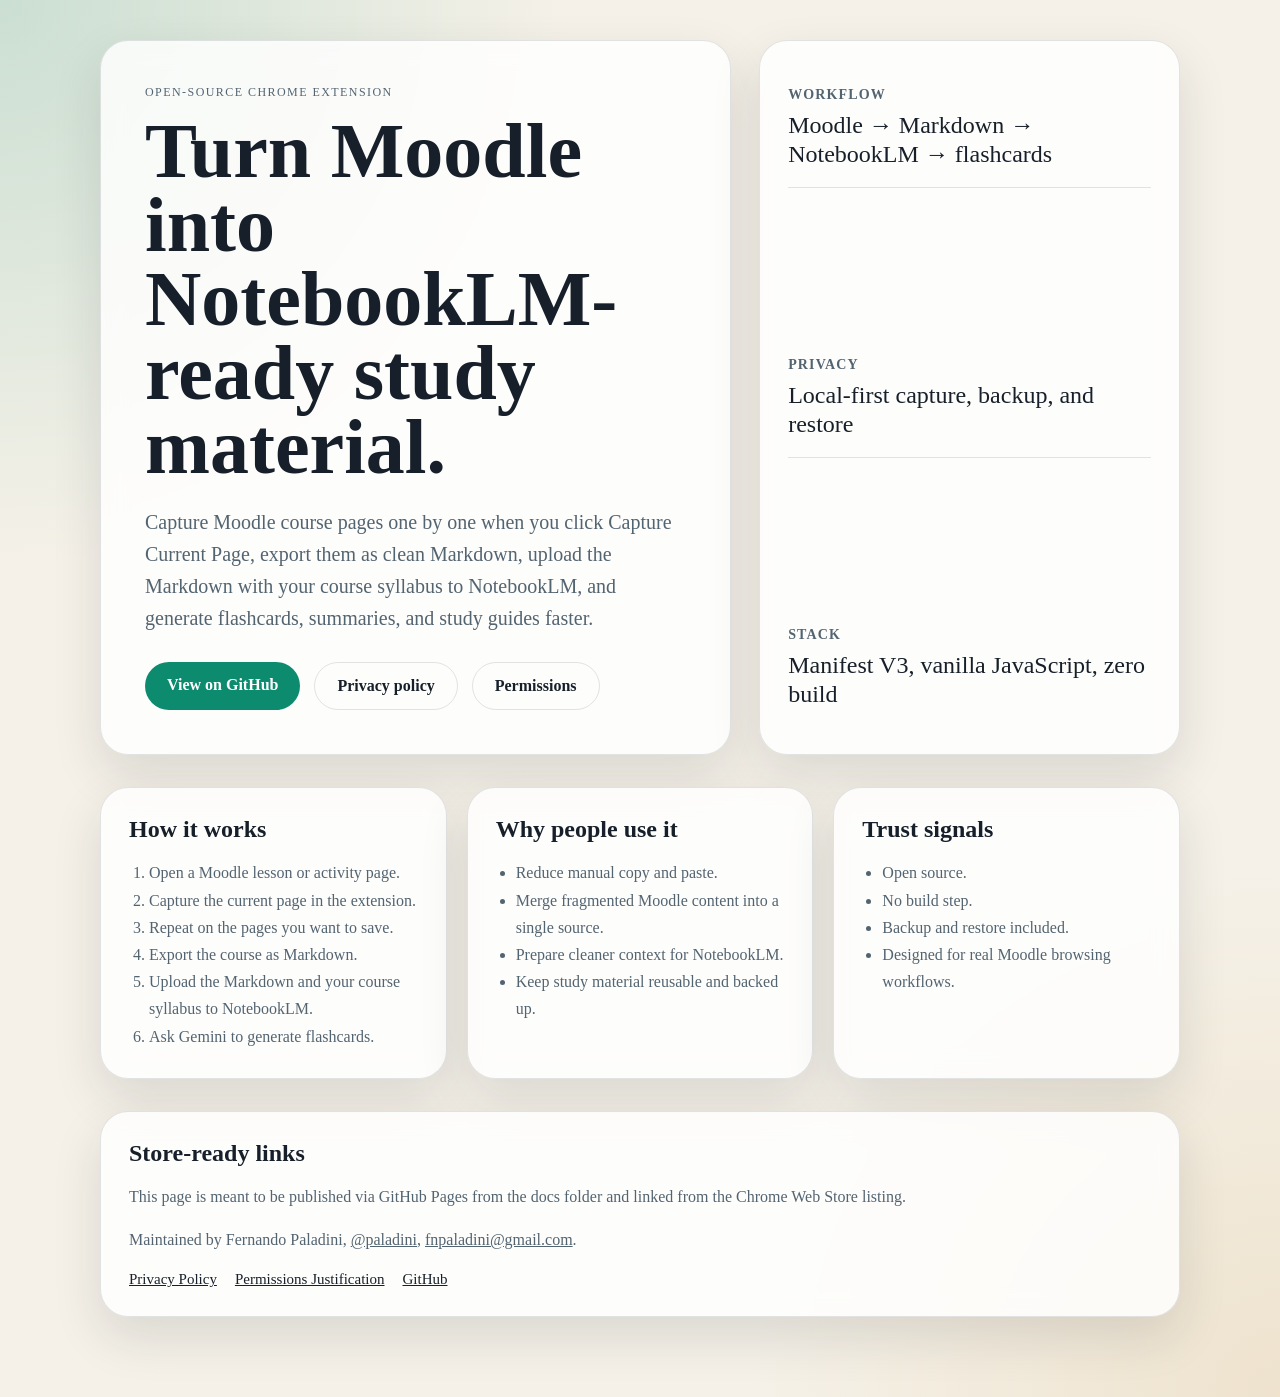
==== commit 16200cd9: "chore: align privacy/docs with manual capture and bump to v1.1.1" ====
--- a/docs/index.html
+++ b/docs/index.html
@@ -209,9 +209,9 @@
           <div class="eyebrow">Open-source Chrome extension</div>
           <h1>Turn Moodle into NotebookLM-ready study material.</h1>
           <p class="lead">
-            Capture Moodle course pages as you browse, export them as clean Markdown,
-            upload the Markdown with your course syllabus to NotebookLM, and generate
-            flashcards, summaries, and study guides faster.
+            Capture Moodle course pages one by one when you click Capture Current Page,
+            export them as clean Markdown, upload the Markdown with your course syllabus
+            to NotebookLM, and generate flashcards, summaries, and study guides faster.
           </p>
           <div class="actions">
             <a class="btn btn-primary" href="https://github.com/paladini/extract-moodle-content-to-notebook-lm-extension">View on GitHub</a>
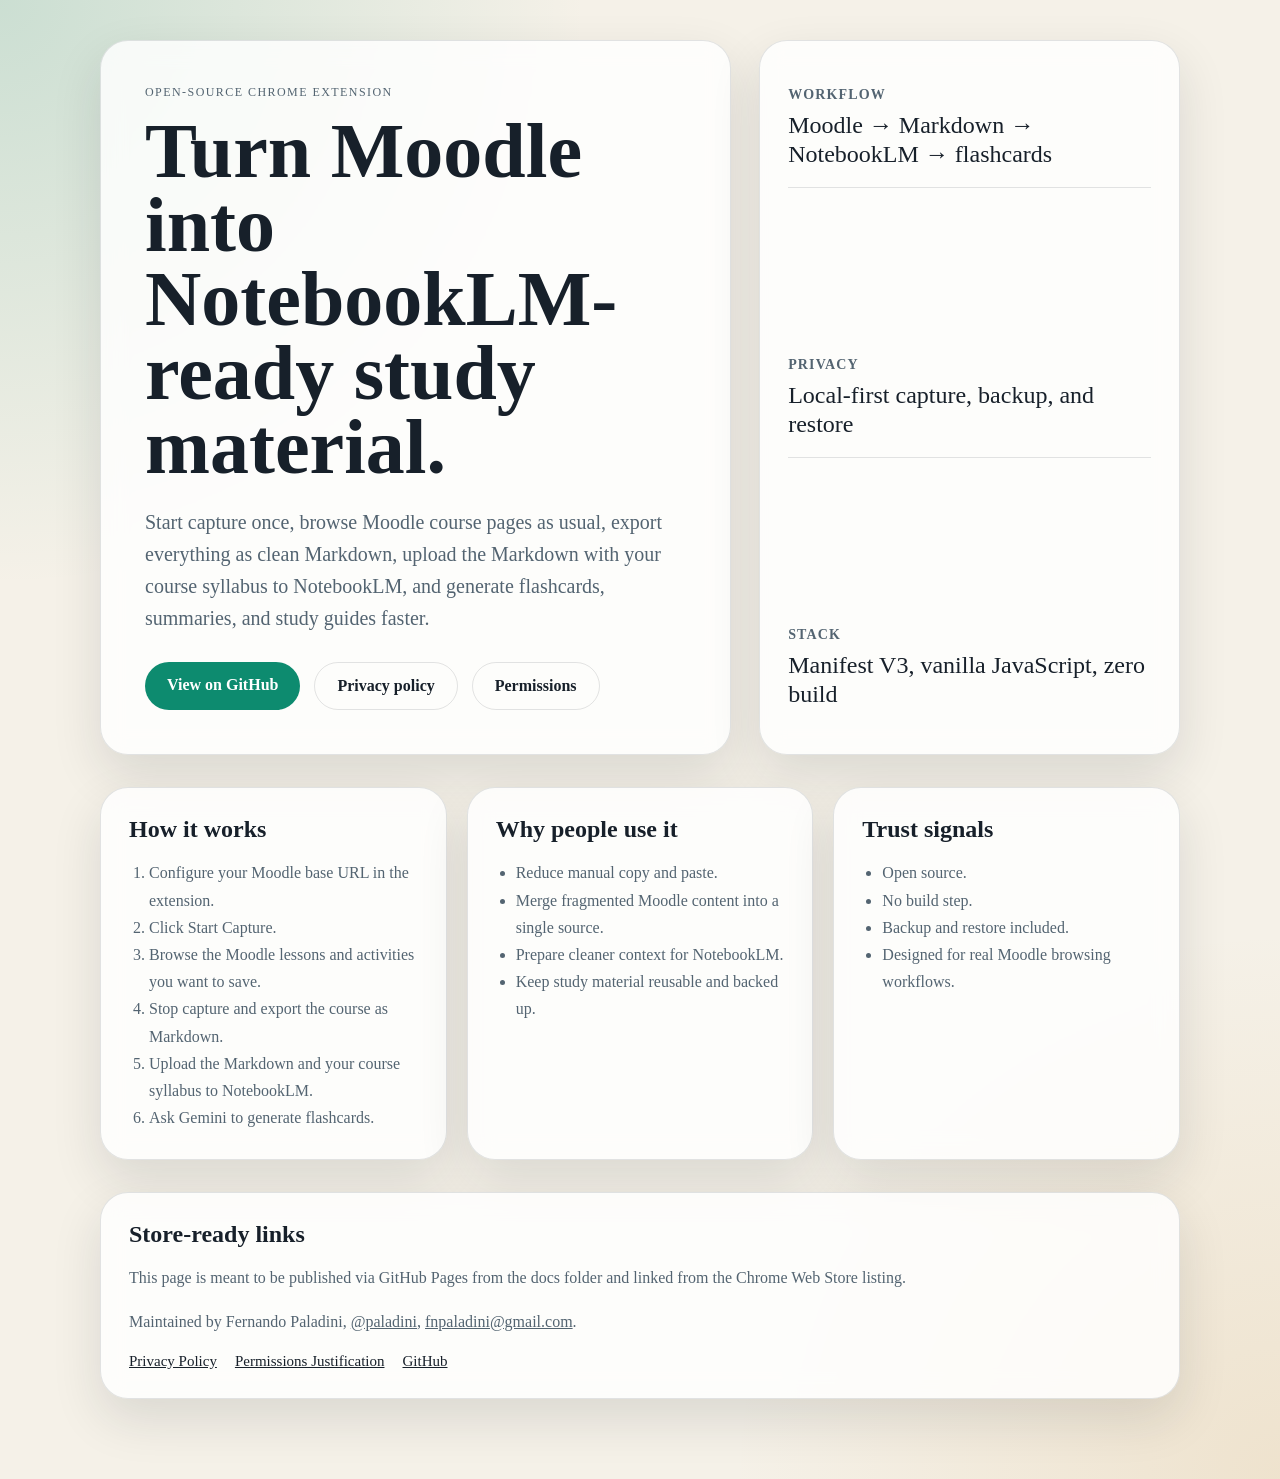
==== commit b70c04f4: "feat: restore automatic Moodle capture flow" ====
--- a/docs/index.html
+++ b/docs/index.html
@@ -209,9 +209,9 @@
           <div class="eyebrow">Open-source Chrome extension</div>
           <h1>Turn Moodle into NotebookLM-ready study material.</h1>
           <p class="lead">
-            Capture Moodle course pages one by one when you click Capture Current Page,
-            export them as clean Markdown, upload the Markdown with your course syllabus
-            to NotebookLM, and generate flashcards, summaries, and study guides faster.
+            Start capture once, browse Moodle course pages as usual, export everything
+            as clean Markdown, upload the Markdown with your course syllabus to
+            NotebookLM, and generate flashcards, summaries, and study guides faster.
           </p>
           <div class="actions">
             <a class="btn btn-primary" href="https://github.com/paladini/extract-moodle-content-to-notebook-lm-extension">View on GitHub</a>
@@ -239,10 +239,10 @@
         <article class="card section-card">
           <h2>How it works</h2>
           <ol>
-            <li>Open a Moodle lesson or activity page.</li>
-            <li>Capture the current page in the extension.</li>
-            <li>Repeat on the pages you want to save.</li>
-            <li>Export the course as Markdown.</li>
+            <li>Configure your Moodle base URL in the extension.</li>
+            <li>Click Start Capture.</li>
+            <li>Browse the Moodle lessons and activities you want to save.</li>
+            <li>Stop capture and export the course as Markdown.</li>
             <li>Upload the Markdown and your course syllabus to NotebookLM.</li>
             <li>Ask Gemini to generate flashcards.</li>
           </ol>
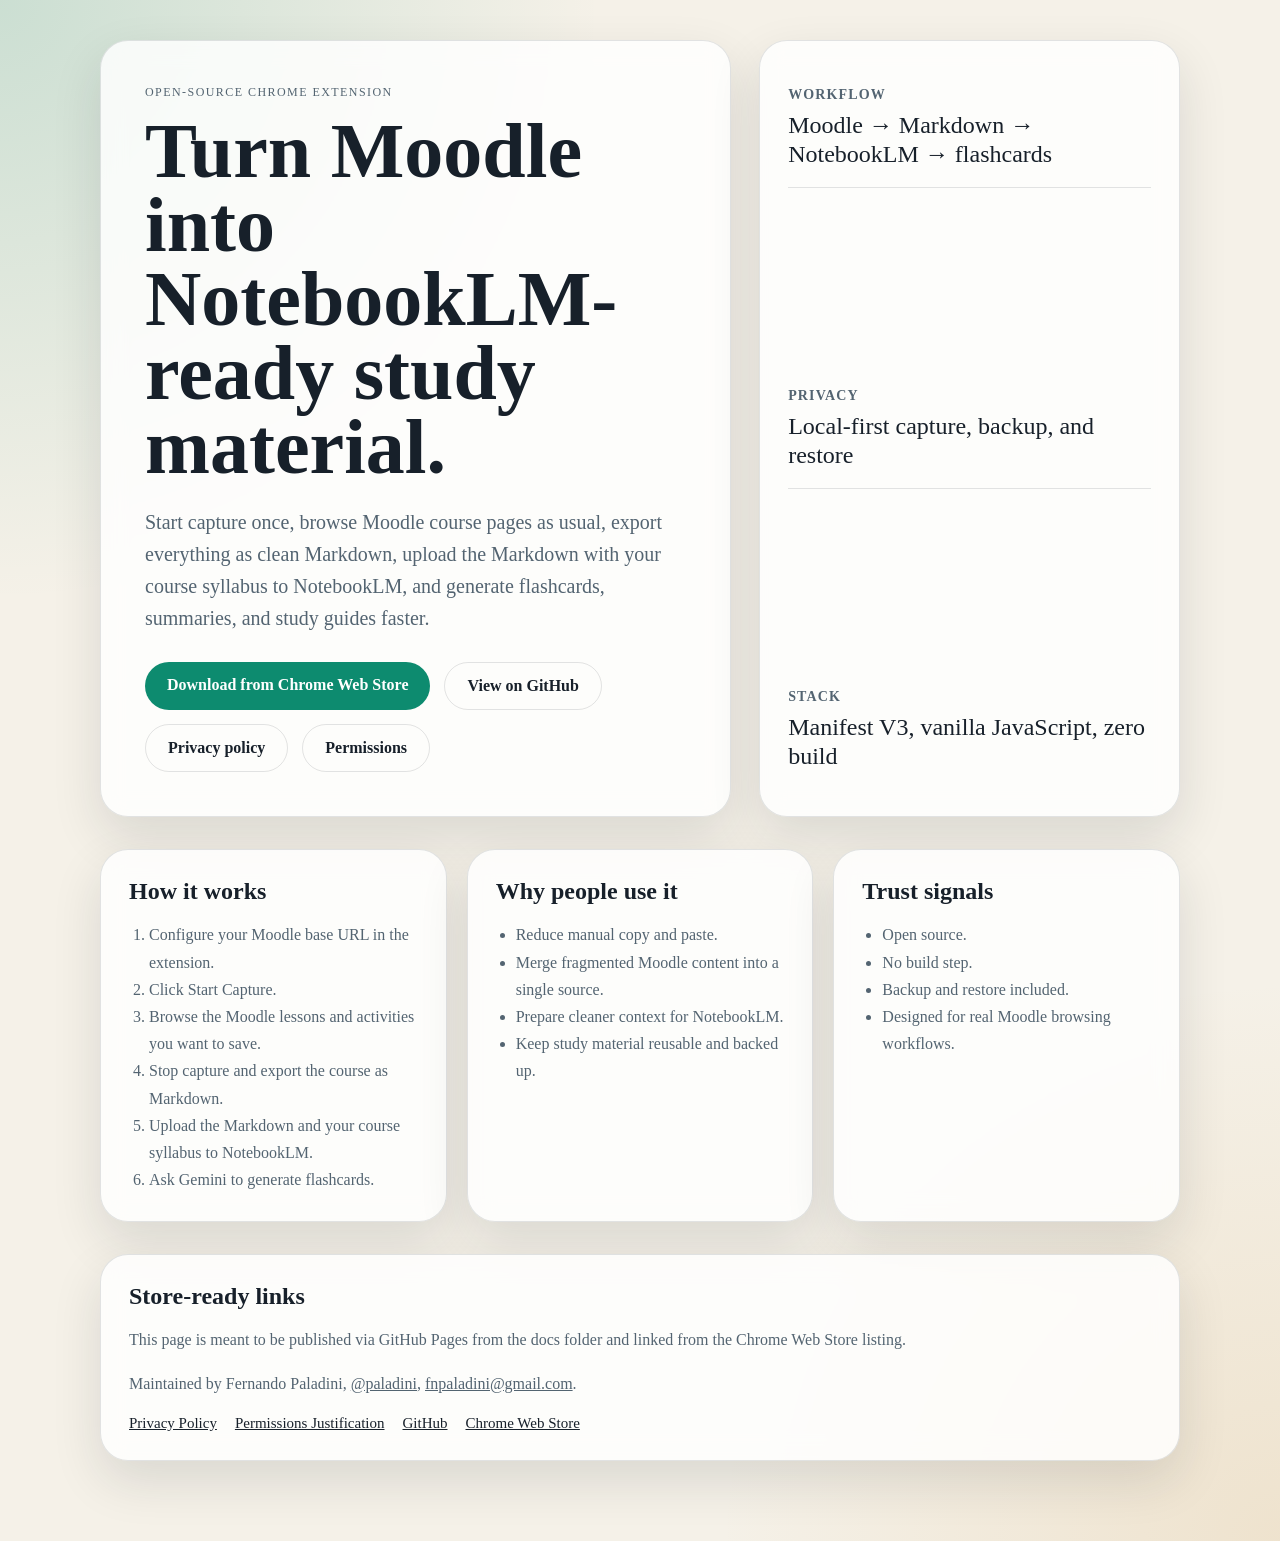
==== commit d2abe1dc: "docs: add Chrome Web Store download link to README and documentation Agent-Logs-Url: https://github." ====
--- a/docs/index.html
+++ b/docs/index.html
@@ -214,7 +214,8 @@
             NotebookLM, and generate flashcards, summaries, and study guides faster.
           </p>
           <div class="actions">
-            <a class="btn btn-primary" href="https://github.com/paladini/extract-moodle-content-to-notebook-lm-extension">View on GitHub</a>
+            <a class="btn btn-primary" href="https://chromewebstore.google.com/detail/moodle-content-extractor/dcmooninccogclmaimgbmhineffjdjda">Download from Chrome Web Store</a>
+            <a class="btn btn-secondary" href="https://github.com/paladini/extract-moodle-content-to-notebook-lm-extension">View on GitHub</a>
             <a class="btn btn-secondary" href="privacy.html">Privacy policy</a>
             <a class="btn btn-secondary" href="permissions.html">Permissions</a>
           </div>
@@ -281,6 +282,7 @@
           <a href="privacy.html">Privacy Policy</a>
           <a href="permissions.html">Permissions Justification</a>
           <a href="https://github.com/paladini/extract-moodle-content-to-notebook-lm-extension">GitHub</a>
+          <a href="https://chromewebstore.google.com/detail/moodle-content-extractor/dcmooninccogclmaimgbmhineffjdjda">Chrome Web Store</a>
         </div>
       </section>
     </div>
